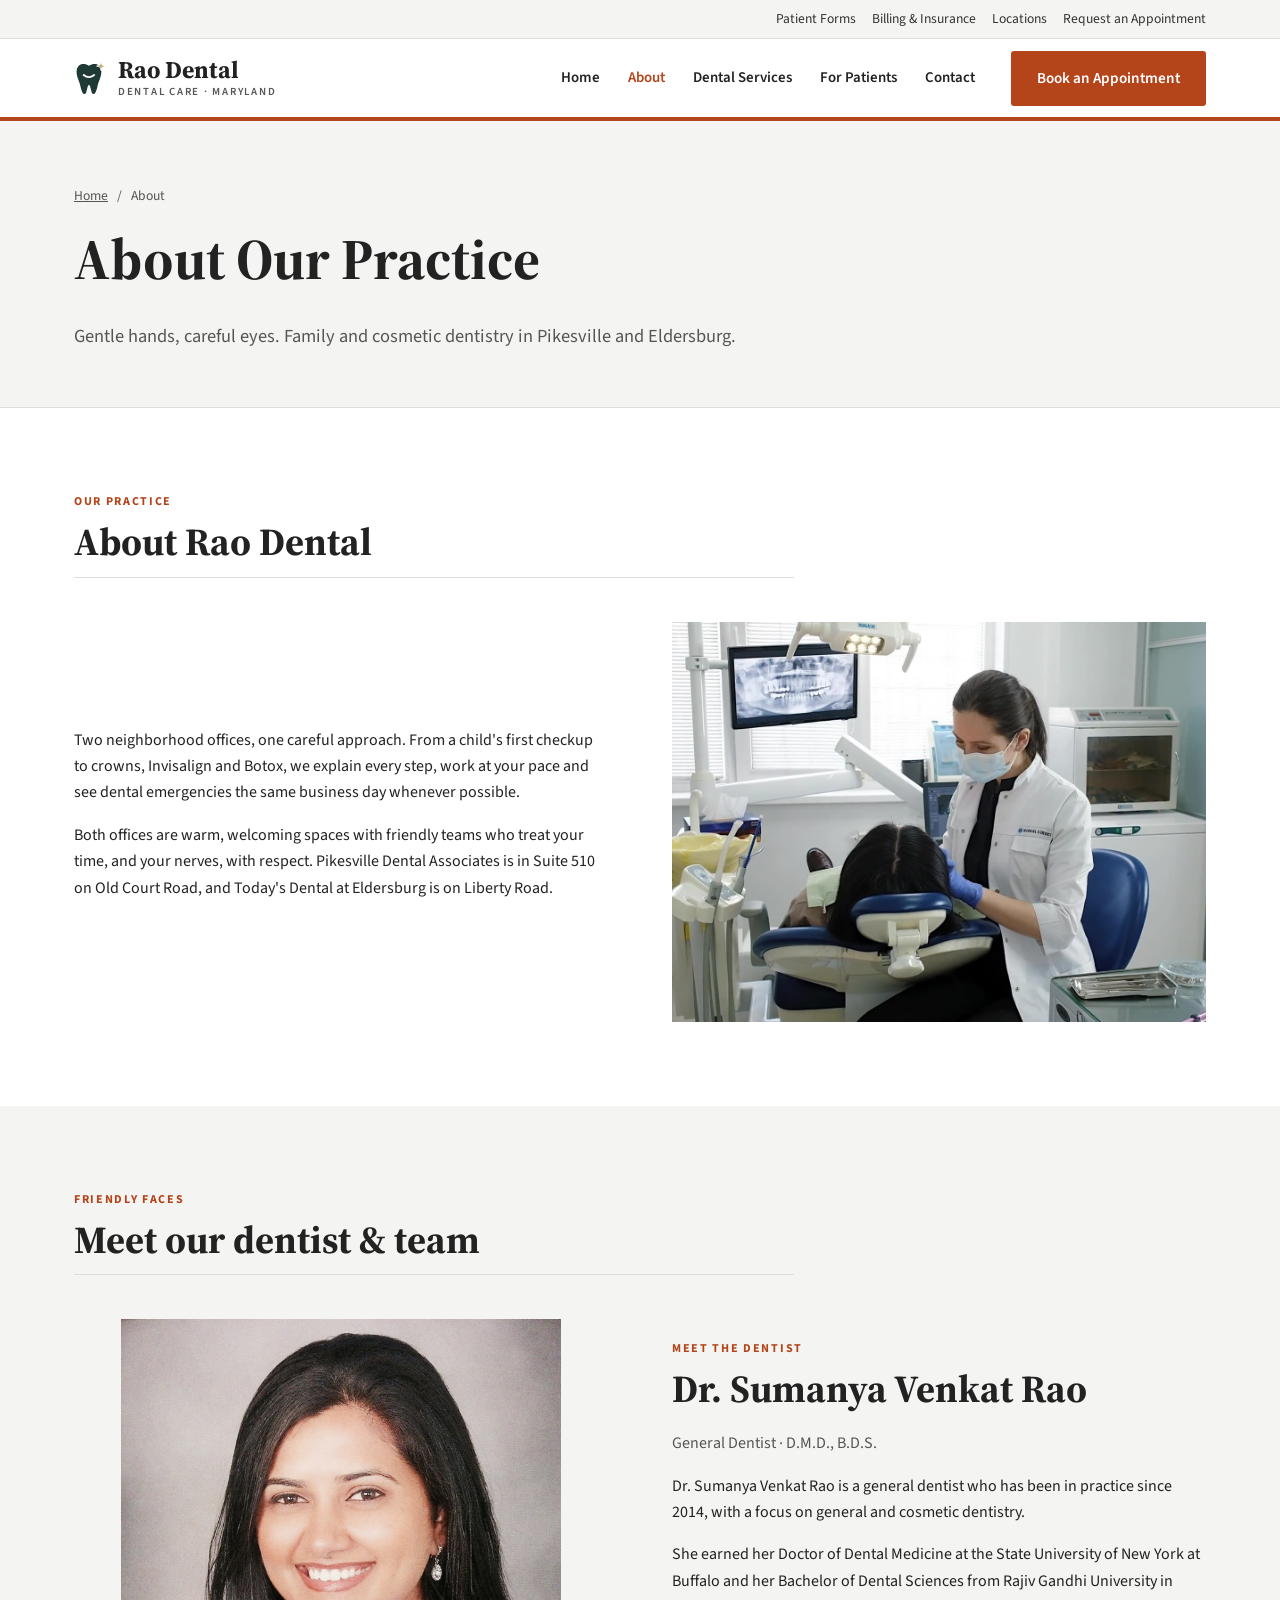
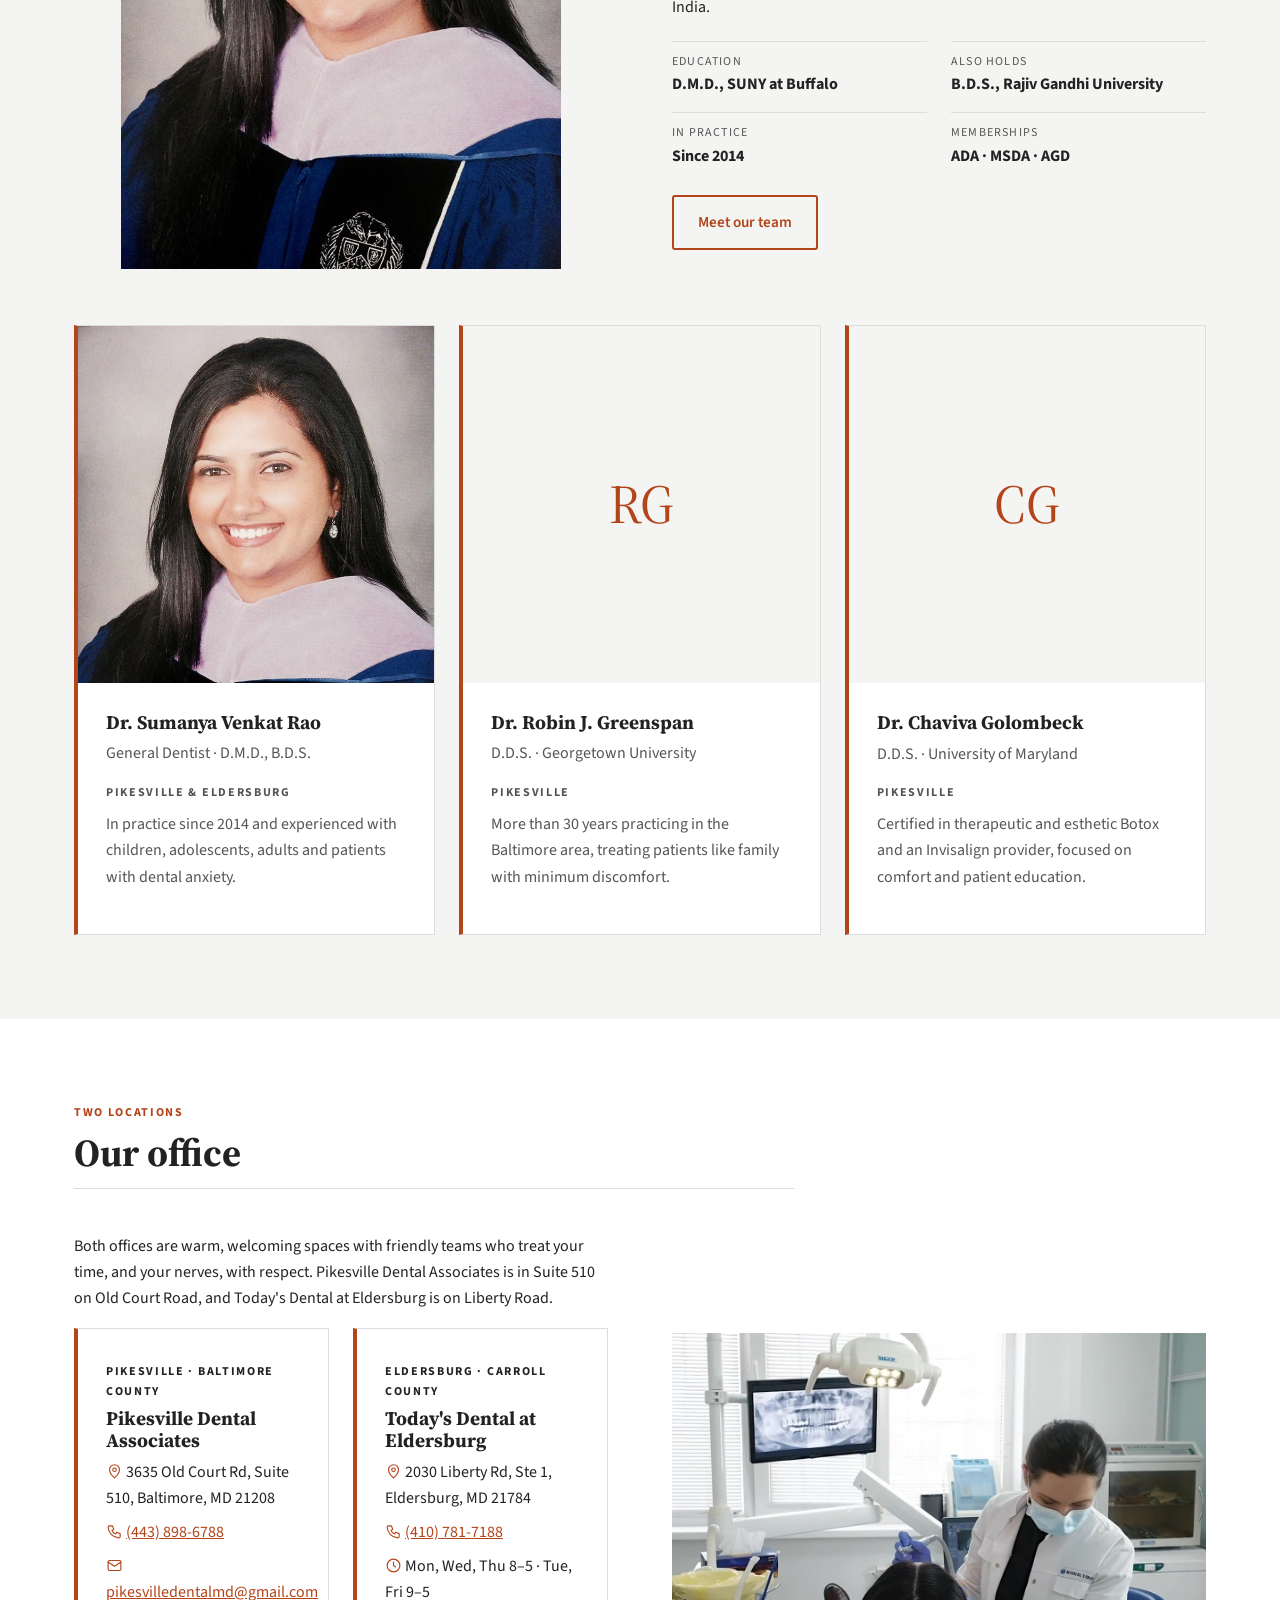
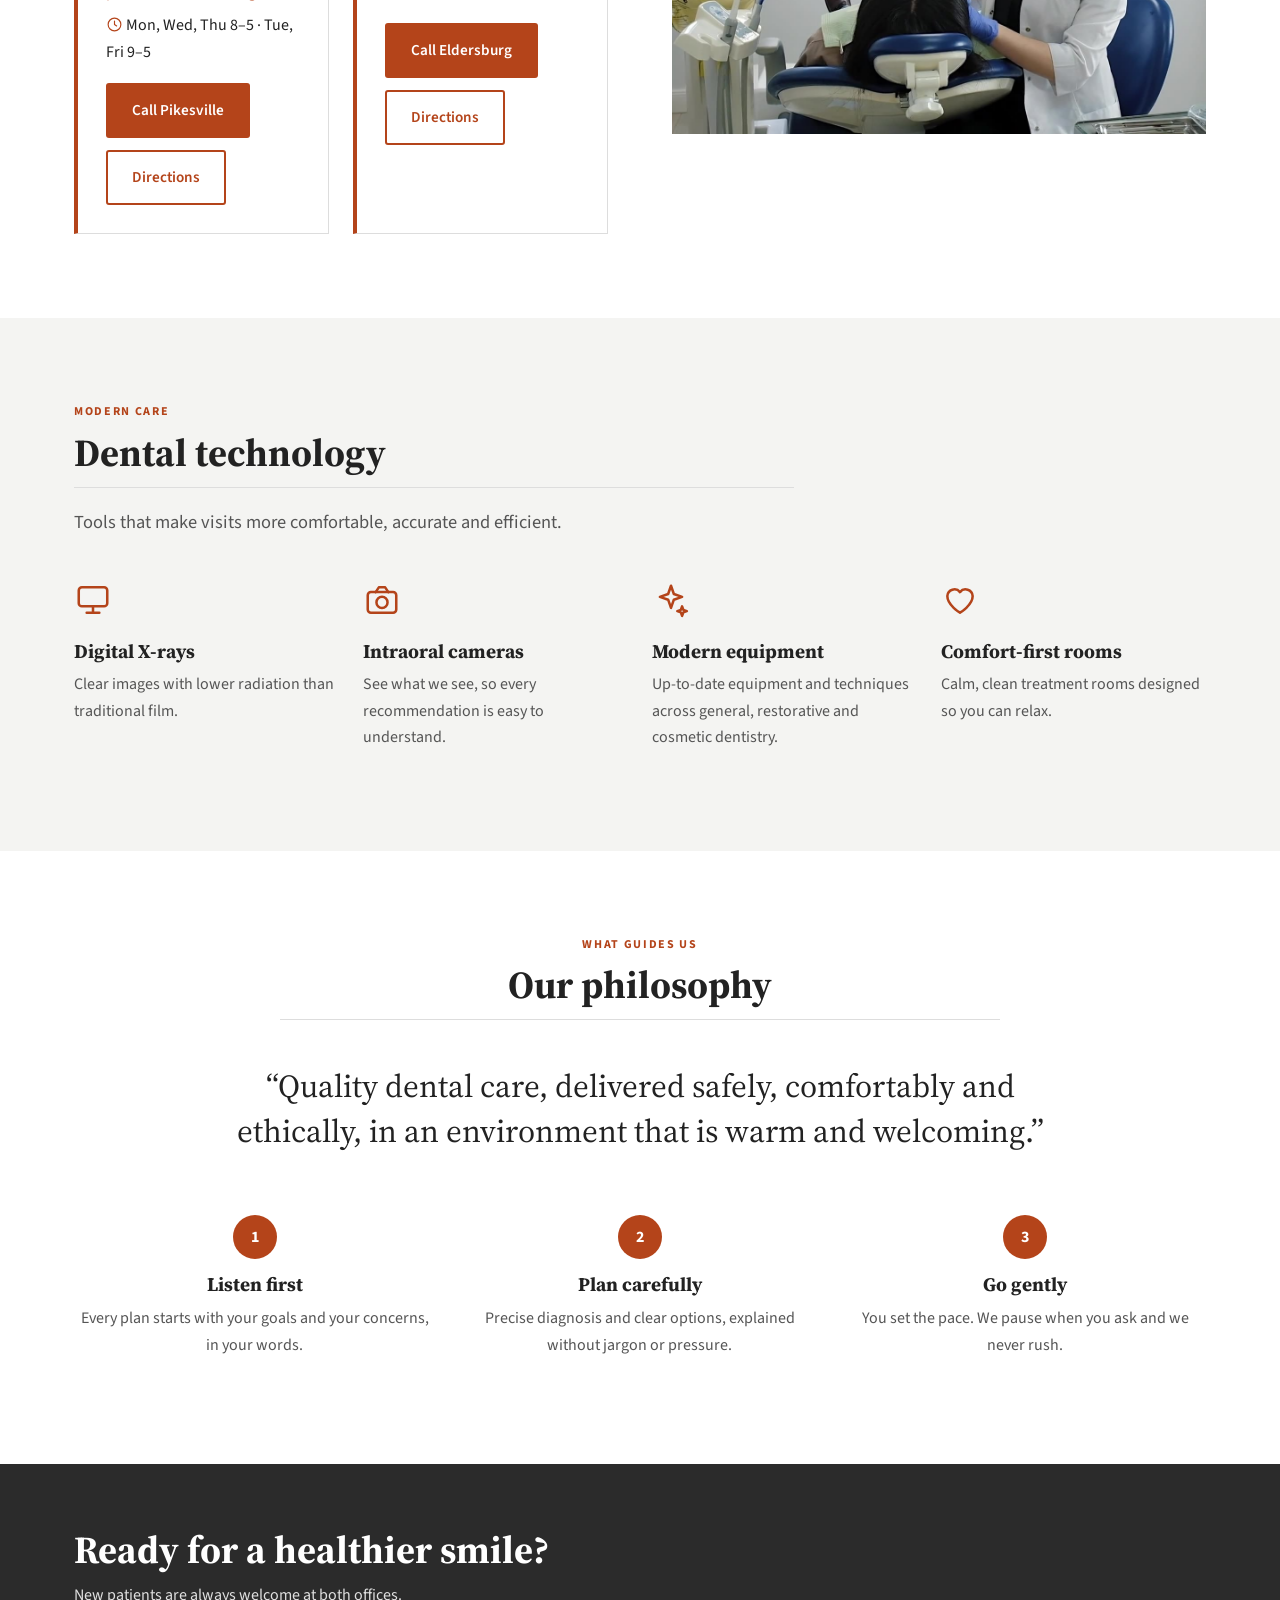
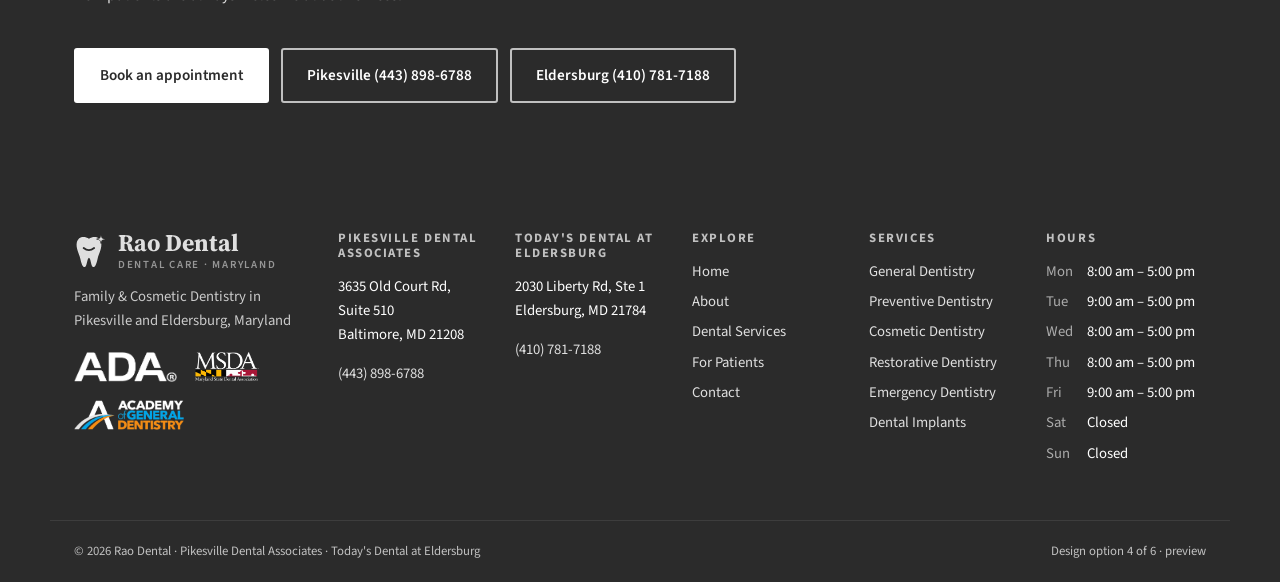
==== about.html @ 1aad3a50 "Rao Dental design option 4: original layout with full sitemap Co-Authored-By: Claude Opus 5.5 <norep" ====
<!doctype html><html lang="en"><head><meta charset="utf-8"><meta name="viewport" content="width=device-width,initial-scale=1">
<title>About | Rao Dental</title><meta name="description" content="Family &amp; Cosmetic Dentistry in Pikesville and Eldersburg, Maryland"><meta name="robots" content="noindex">
<link rel="icon" href="img/rao-favicon.svg"><link rel="preconnect" href="https://fonts.googleapis.com"><link rel="preconnect" href="https://fonts.gstatic.com" crossorigin>
<link href="https://fonts.googleapis.com/css2?family=Source+Sans+3:wght@400;600;700&family=Source+Serif+4:opsz,wght@8..60,600;8..60,700&display=swap" rel="stylesheet"><link rel="stylesheet" href="css/site.css"></head>
<body class="style-4"><a class="skip" href="#main">Skip to content</a><div class="util"><div class="wrap"><span class="util-r"><a href="patients.html#forms">Patient Forms</a><a href="patients.html#insurance">Billing &amp; Insurance</a><a href="contact.html#location">Locations</a><a href="contact.html#appointment">Request an Appointment</a></span></div></div><header class="site-header"><div class="wrap hdr"><a class="logo" href="index.html"><img src="img/rao-logo-mark.svg" alt="" class="logo-mark"><span>Rao Dental<small>Dental Care · Maryland</small></span></a><input type="checkbox" id="nav-t" class="nav-t" aria-label="Menu"><label for="nav-t" class="burger"><svg class="ic" viewBox="0 0 24 24" fill="none" stroke="currentColor" stroke-width="1.6" stroke-linecap="round" stroke-linejoin="round" aria-hidden="true"><path d="M4 7h16M4 12h16M4 17h16"/></svg></label><nav aria-label="Main"><ul class="nav"><li><a href="index.html">Home</a></li><li class="has-sub"><a href="about.html" aria-current="page">About</a><ul class="sub"><li><a href="about.html#practice">About Our Practice</a></li><li><a href="about.html#team">Meet Our Dentist &amp; Team</a></li><li><a href="about.html#office">Our Office</a></li><li><a href="about.html#technology">Dental Technology</a></li><li><a href="about.html#philosophy">Our Philosophy</a></li></ul></li><li class="has-sub"><a href="services.html">Dental Services</a><ul class="sub"><li><a href="services.html#general">General Dentistry</a></li><li><a href="services.html#preventive">Preventive Dentistry</a></li><li><a href="services.html#cosmetic">Cosmetic Dentistry</a></li><li><a href="services.html#restorative">Restorative Dentistry</a></li><li><a href="services.html#emergency">Emergency Dentistry</a></li><li><a href="services.html#implants">Dental Implants</a></li><li><a href="services.html#periodontal">Periodontal Care</a></li><li><a href="services.html#orthodontics">Orthodontics</a></li><li><a href="services.html#sedation">Sedation Dentistry</a></li></ul></li><li class="has-sub"><a href="patients.html">For Patients</a><ul class="sub"><li><a href="patients.html#new-patients">New Patient Information</a></li><li><a href="patients.html#first-visit">Your First Visit</a></li><li><a href="patients.html#forms">Patient Forms</a></li><li><a href="patients.html#insurance">Insurance &amp; Financing</a></li><li><a href="patients.html#payment">Payment Options</a></li><li><a href="patients.html#faq">Patient FAQs</a></li><li><a href="patients.html#post-op">Post-Operative Instructions</a></li></ul></li><li class="has-sub"><a href="contact.html">Contact</a><ul class="sub"><li><a href="contact.html#info">Contact Information</a></li><li><a href="contact.html#hours">Office Hours</a></li><li><a href="contact.html#location">Location &amp; Directions</a></li><li><a href="contact.html#appointment">Request an Appointment</a></li></ul></li></ul></nav><div class="hdr-cta"><a class="btn btn-primary" href="contact.html#appointment">Book an Appointment</a></div></div></header><main id="main"><section class="phero"><div class="wrap"><nav class="crumbs wrap" aria-label="Breadcrumb"><a href="index.html">Home</a> <span>/</span> About</nav><h1>About Our Practice</h1><p>Gentle hands, careful eyes. Family and cosmetic dentistry in Pikesville and Eldersburg.</p></div></section><section class="sec " id="practice"><div class="wrap"><header class="sec-head"><p class="eyebrow">Our practice</p><h2>About Rao Dental</h2></header><div class="split"><div class="split-text"><p>Two neighborhood offices, one careful approach. From a child&#x27;s first checkup to crowns, Invisalign and Botox, we explain every step, work at your pace and see dental emergencies the same business day whenever possible.</p><p>Both offices are warm, welcoming spaces with friendly teams who treat your time, and your nerves, with respect. Pikesville Dental Associates is in Suite 510 on Old Court Road, and Today&#x27;s Dental at Eldersburg is on Liberty Road.</p></div><div class="split-media"><img src="img/frame-13.jpg" alt="Dental care at Rao Dental" loading="lazy"></div></div></div></section><section class="sec alt" id="team"><div class="wrap"><header class="sec-head"><p class="eyebrow">Friendly faces</p><h2>Meet our dentist &amp; team</h2></header><div class="split"><div class="split-media portrait"><img src="img/dr-rao-portrait.jpg" alt="Dr. Sumanya Venkat Rao" loading="lazy"></div><div class="split-text"><p class="eyebrow">Meet the dentist</p><h2>Dr. Sumanya Venkat Rao</h2><p class="muted">General Dentist · D.M.D., B.D.S.</p><p>Dr. Sumanya Venkat Rao is a general dentist who has been in practice since 2014, with a focus on general and cosmetic dentistry.</p><p>She earned her Doctor of Dental Medicine at the State University of New York at Buffalo and her Bachelor of Dental Sciences from Rajiv Gandhi University in India.</p><ul class="facts"><li><span>Education</span><strong>D.M.D., SUNY at Buffalo</strong></li><li><span>Also holds</span><strong>B.D.S., Rajiv Gandhi University</strong></li><li><span>In practice</span><strong>Since 2014</strong></li><li><span>Memberships</span><strong>ADA · MSDA · AGD</strong></li></ul><a class="btn btn-ghost" href="about.html#team">Meet our team</a></div></div><div class="mt-l"></div><div class="grid g3 team"><div class="card member"><img src="img/dr-rao-portrait.jpg" alt="Dr. Sumanya Venkat Rao" loading="lazy"><div class="card-body"><h3>Dr. Sumanya Venkat Rao</h3><p class="muted">General Dentist · D.M.D., B.D.S.</p><p class="eyebrow">Pikesville &amp; Eldersburg</p><p>In practice since 2014 and experienced with children, adolescents, adults and patients with dental anxiety.</p></div></div><div class="card member"><div class="avatar">RG</div><div class="card-body"><h3>Dr. Robin J. Greenspan</h3><p class="muted">D.D.S. · Georgetown University</p><p class="eyebrow">Pikesville</p><p>More than 30 years practicing in the Baltimore area, treating patients like family with minimum discomfort.</p></div></div><div class="card member"><div class="avatar">CG</div><div class="card-body"><h3>Dr. Chaviva Golombeck</h3><p class="muted">D.D.S. · University of Maryland</p><p class="eyebrow">Pikesville</p><p>Certified in therapeutic and esthetic Botox and an Invisalign provider, focused on comfort and patient education.</p></div></div></div></div></section><section class="sec " id="office"><div class="wrap"><header class="sec-head"><p class="eyebrow">Two locations</p><h2>Our office</h2></header><div class="split rev"><div class="split-media"><img src="img/frame-7.jpg" alt="Treatment room" loading="lazy"></div><div class="split-text"><p>Both offices are warm, welcoming spaces with friendly teams who treat your time, and your nerves, with respect. Pikesville Dental Associates is in Suite 510 on Old Court Road, and Today&#x27;s Dental at Eldersburg is on Liberty Road.</p><div class="grid g2 offices"><div class="card office"><div class="card-body"><p class="eyebrow">Pikesville · Baltimore County</p><h3>Pikesville Dental Associates</h3><p><svg class="ic sm" viewBox="0 0 24 24" fill="none" stroke="currentColor" stroke-width="1.6" stroke-linecap="round" stroke-linejoin="round" aria-hidden="true"><path d="M12 21s-7-6.2-7-11.5a7 7 0 0 1 14 0C19 14.8 12 21 12 21z"/><circle cx="12" cy="9.5" r="2.5"/></svg> 3635 Old Court Rd, Suite 510, Baltimore, MD 21208</p><p><svg class="ic sm" viewBox="0 0 24 24" fill="none" stroke="currentColor" stroke-width="1.6" stroke-linecap="round" stroke-linejoin="round" aria-hidden="true"><path d="M5 4h4l2 5-2.5 1.5a11 11 0 0 0 5 5L15 13l5 2v4a2 2 0 0 1-2 2A16 16 0 0 1 3 6a2 2 0 0 1 2-2z"/></svg> <a href="tel:+14438986788">(443) 898-6788</a></p><p><svg class="ic sm" viewBox="0 0 24 24" fill="none" stroke="currentColor" stroke-width="1.6" stroke-linecap="round" stroke-linejoin="round" aria-hidden="true"><rect x="3" y="5" width="18" height="14" rx="2"/><path d="M3 7l9 6 9-6"/></svg> <a href="mailto:pikesvilledentalmd@gmail.com">pikesvilledentalmd@gmail.com</a></p><p><svg class="ic sm" viewBox="0 0 24 24" fill="none" stroke="currentColor" stroke-width="1.6" stroke-linecap="round" stroke-linejoin="round" aria-hidden="true"><circle cx="12" cy="12" r="9"/><path d="M12 7v5l3 2"/></svg> Mon, Wed, Thu 8–5 · Tue, Fri 9–5</p><div class="btn-row"><a class="btn btn-primary" href="tel:+14438986788">Call Pikesville</a><a class="btn btn-ghost" href="https://www.google.com/maps/dir/?api=1&destination=3635+Old+Court+Rd%2C+Suite+510%2C+Baltimore%2C+MD+21208">Directions</a></div></div></div><div class="card office"><div class="card-body"><p class="eyebrow">Eldersburg · Carroll County</p><h3>Today&#x27;s Dental at Eldersburg</h3><p><svg class="ic sm" viewBox="0 0 24 24" fill="none" stroke="currentColor" stroke-width="1.6" stroke-linecap="round" stroke-linejoin="round" aria-hidden="true"><path d="M12 21s-7-6.2-7-11.5a7 7 0 0 1 14 0C19 14.8 12 21 12 21z"/><circle cx="12" cy="9.5" r="2.5"/></svg> 2030 Liberty Rd, Ste 1, Eldersburg, MD 21784</p><p><svg class="ic sm" viewBox="0 0 24 24" fill="none" stroke="currentColor" stroke-width="1.6" stroke-linecap="round" stroke-linejoin="round" aria-hidden="true"><path d="M5 4h4l2 5-2.5 1.5a11 11 0 0 0 5 5L15 13l5 2v4a2 2 0 0 1-2 2A16 16 0 0 1 3 6a2 2 0 0 1 2-2z"/></svg> <a href="tel:+14107817188">(410) 781-7188</a></p><p><svg class="ic sm" viewBox="0 0 24 24" fill="none" stroke="currentColor" stroke-width="1.6" stroke-linecap="round" stroke-linejoin="round" aria-hidden="true"><circle cx="12" cy="12" r="9"/><path d="M12 7v5l3 2"/></svg> Mon, Wed, Thu 8–5 · Tue, Fri 9–5</p><div class="btn-row"><a class="btn btn-primary" href="tel:+14107817188">Call Eldersburg</a><a class="btn btn-ghost" href="https://www.google.com/maps/dir/?api=1&destination=2030+Liberty+Rd%2C+Ste+1%2C+Eldersburg%2C+MD+21784">Directions</a></div></div></div></div></div></div></div></section><section class="sec alt" id="technology"><div class="wrap"><header class="sec-head"><p class="eyebrow">Modern care</p><h2>Dental technology</h2><p class="lead">Tools that make visits more comfortable, accurate and efficient.</p></header><div class="grid g4 tech"><div class="tech-item"><svg class="ic tech-ic" viewBox="0 0 24 24" fill="none" stroke="currentColor" stroke-width="1.6" stroke-linecap="round" stroke-linejoin="round" aria-hidden="true"><rect x="3" y="4" width="18" height="12" rx="2"/><path d="M8 20h8M12 16v4"/></svg><h3>Digital X-rays</h3><p>Clear images with lower radiation than traditional film.</p></div><div class="tech-item"><svg class="ic tech-ic" viewBox="0 0 24 24" fill="none" stroke="currentColor" stroke-width="1.6" stroke-linecap="round" stroke-linejoin="round" aria-hidden="true"><rect x="3" y="7" width="18" height="13" rx="2"/><circle cx="12" cy="13.5" r="3.5"/><path d="M8 7l2-3h4l2 3"/></svg><h3>Intraoral cameras</h3><p>See what we see, so every recommendation is easy to understand.</p></div><div class="tech-item"><svg class="ic tech-ic" viewBox="0 0 24 24" fill="none" stroke="currentColor" stroke-width="1.6" stroke-linecap="round" stroke-linejoin="round" aria-hidden="true"><path d="M12 3l1.8 5.2L19 10l-5.2 1.8L12 17l-1.8-5.2L5 10l5.2-1.8L12 3z"/><path d="M19 16l.8 2.2L22 19l-2.2.8L19 22l-.8-2.2L16 19l2.2-.8z"/></svg><h3>Modern equipment</h3><p>Up-to-date equipment and techniques across general, restorative and cosmetic dentistry.</p></div><div class="tech-item"><svg class="ic tech-ic" viewBox="0 0 24 24" fill="none" stroke="currentColor" stroke-width="1.6" stroke-linecap="round" stroke-linejoin="round" aria-hidden="true"><path d="M12 20s-8-4.7-8-10.5A4.5 4.5 0 0 1 12 7a4.5 4.5 0 0 1 8 2.5C20 15.3 12 20 12 20z"/></svg><h3>Comfort-first rooms</h3><p>Calm, clean treatment rooms designed so you can relax.</p></div></div></div></section><section class="sec " id="philosophy"><div class="wrap"><header class="sec-head center"><p class="eyebrow">What guides us</p><h2>Our philosophy</h2></header><blockquote class="big-quote">“Quality dental care, delivered safely, comfortably and ethically, in an environment that is warm and welcoming.”</blockquote><div class="grid g3 promises"><div class="why-item"><span class="step">1</span><h3>Listen first</h3><p>Every plan starts with your goals and your concerns, in your words.</p></div><div class="why-item"><span class="step">2</span><h3>Plan carefully</h3><p>Precise diagnosis and clear options, explained without jargon or pressure.</p></div><div class="why-item"><span class="step">3</span><h3>Go gently</h3><p>You set the pace. We pause when you ask and we never rush.</p></div></div></div></section><section class="cta-band"><div class="wrap"><div><h2>Ready for a healthier smile?</h2><p>New patients are always welcome at both offices.</p></div><div class="btn-row"><a class="btn btn-light" href="contact.html#appointment">Book an appointment</a><a class="btn btn-outline-light" href="tel:+14438986788">Pikesville (443) 898-6788</a><a class="btn btn-outline-light" href="tel:+14107817188">Eldersburg (410) 781-7188</a></div></div></section></main><footer class="site-footer"><div class="wrap fgrid"><div class="fbrand"><a class="logo" href="index.html"><img src="img/rao-logo-mark.svg" alt="" class="logo-mark"><span>Rao Dental<small>Dental Care · Maryland</small></span></a><p>Family &amp; Cosmetic Dentistry in Pikesville and Eldersburg, Maryland</p><div class="badges"><img src="img/assoc-ada-white.png" alt="ADA member" loading="lazy"><img src="img/assoc-msda-white.png" alt="MSDA member" loading="lazy"><img src="img/assoc-agd-white.png" alt="AGD member" loading="lazy"></div></div><div><h4>Pikesville Dental Associates</h4><p>3635 Old Court Rd, Suite 510<br>Baltimore, MD 21208</p><p><a href="tel:+14438986788">(443) 898-6788</a></p></div><div><h4>Today&#x27;s Dental at Eldersburg</h4><p>2030 Liberty Rd, Ste 1<br>Eldersburg, MD 21784</p><p><a href="tel:+14107817188">(410) 781-7188</a></p></div><div><h4>Explore</h4><ul><li><a href="index.html">Home</a></li><li><a href="about.html">About</a></li><li><a href="services.html">Dental Services</a></li><li><a href="patients.html">For Patients</a></li><li><a href="contact.html">Contact</a></li></ul></div><div><h4>Services</h4><ul><li><a href="services.html#general">General Dentistry</a></li><li><a href="services.html#preventive">Preventive Dentistry</a></li><li><a href="services.html#cosmetic">Cosmetic Dentistry</a></li><li><a href="services.html#restorative">Restorative Dentistry</a></li><li><a href="services.html#emergency">Emergency Dentistry</a></li><li><a href="services.html#implants">Dental Implants</a></li></ul></div><div><h4>Hours</h4><ul class="fh"><li><span>Mon</span> 8:00 am – 5:00 pm</li><li><span>Tue</span> 9:00 am – 5:00 pm</li><li><span>Wed</span> 8:00 am – 5:00 pm</li><li><span>Thu</span> 8:00 am – 5:00 pm</li><li><span>Fri</span> 9:00 am – 5:00 pm</li><li><span>Sat</span> Closed</li><li><span>Sun</span> Closed</li></ul></div></div><div class="wrap fbot"><span>© 2026 Rao Dental · Pikesville Dental Associates · Today's Dental at Eldersburg</span><span>Design option 4 of 6 · preview</span></div></footer></body></html>
---- css/site.css ----
/* Rao Dental design options: shared base. Themes set the variables below. */
:root{--bg:#fff;--bg2:#f5f6f8;--ink:#1d2430;--muted:#5b6574;--line:#e3e6ea;--pri:#1f4e79;--pri-ink:#fff;--acc:#c8a24a;--dark:#14243a;--dark-ink:#fff;
--radius:10px;--btn-radius:6px;--shadow:0 6px 24px rgba(20,30,50,.08);--head:Georgia,serif;--body:system-ui,sans-serif;--wrap:1180px;--hw:600}
*{box-sizing:border-box}html{scroll-behavior:smooth;scroll-padding-top:110px}
body{margin:0;background:var(--bg);color:var(--ink);font:16px/1.65 var(--body);-webkit-font-smoothing:antialiased}
img{max-width:100%;display:block}a{color:var(--pri)}
h1,h2,h3,h4{font-family:var(--head);font-weight:var(--hw);line-height:1.15;margin:0 0 .5em;color:inherit}
h1{font-size:clamp(2.1rem,4.6vw,3.6rem)}h2{font-size:clamp(1.6rem,3vw,2.4rem)}h3{font-size:1.2rem}
p{margin:0 0 1em}.wrap{max-width:var(--wrap);margin:0 auto;padding:0 24px}
.skip{position:absolute;left:-999px}.skip:focus{left:12px;top:12px;background:#fff;padding:8px 12px;z-index:99}
.ic{width:24px;height:24px;flex:none}.ic.sm{width:17px;height:17px;vertical-align:-3px}.ic.big{width:44px;height:44px}
.eyebrow{text-transform:uppercase;letter-spacing:.14em;font-size:.75rem;font-weight:700;color:var(--acc);margin-bottom:.7em}
.lead{font-size:1.15rem;color:var(--muted)}.muted{color:var(--muted)}.fine{font-size:.85rem;color:var(--muted)}
.center{text-align:center}.mt{margin-top:32px}.mt-l{margin-top:56px}
/* buttons */
.btn{display:inline-flex;align-items:center;gap:8px;padding:13px 24px;border-radius:var(--btn-radius);font-weight:600;font-size:.95rem;text-decoration:none;border:2px solid transparent;transition:.2s;cursor:pointer;font-family:var(--body)}
.btn-primary{background:var(--pri);color:var(--pri-ink)}.btn-primary:hover{filter:brightness(1.1);transform:translateY(-1px)}
.btn-ghost{border-color:currentColor;color:var(--pri);background:transparent}.btn-ghost:hover{background:var(--pri);color:var(--pri-ink);border-color:var(--pri)}
.btn-light{background:#fff;color:var(--dark)}.btn-outline-light{border-color:rgba(255,255,255,.7);color:#fff}.btn-outline-light:hover{background:#fff;color:var(--dark)}
.btn-row{display:flex;flex-wrap:wrap;gap:12px;margin-top:8px}.btn-row.center{justify-content:center}
/* utility + header */
.util{background:var(--dark);color:var(--dark-ink);font-size:.85rem}.util .wrap{display:flex;justify-content:space-between;gap:16px;padding-top:8px;padding-bottom:8px;flex-wrap:wrap}
.util a{color:inherit;text-decoration:none;margin-left:16px}.util a:hover{text-decoration:underline}.util-r{display:flex;flex-wrap:wrap;align-items:center}
.site-header{background:var(--bg);border-bottom:1px solid var(--line);position:sticky;top:0;z-index:50}
.hdr{display:flex;align-items:center;gap:24px;min-height:78px}
.logo{display:flex;align-items:center;gap:10px;text-decoration:none;color:var(--ink);font-family:var(--head);font-size:1.5rem;font-weight:var(--hw);line-height:1}
.logo small{display:block;font-family:var(--body);font-size:.68rem;letter-spacing:.16em;text-transform:uppercase;color:var(--muted);margin-top:5px;font-weight:600}
.logo-mark{width:34px;height:34px}
nav{margin-left:auto}.nav{list-style:none;margin:0;padding:0;display:flex;gap:4px}
.nav>li{position:relative}.nav>li>a{display:block;padding:10px 12px;text-decoration:none;color:var(--ink);font-weight:600;font-size:.93rem;border-radius:6px}
.nav>li>a:hover,.nav>li>a[aria-current]{color:var(--pri)}
.sub{list-style:none;margin:0;padding:8px;position:absolute;left:0;top:100%;min-width:250px;background:#fff;border:1px solid var(--line);border-radius:10px;box-shadow:var(--shadow);opacity:0;visibility:hidden;transform:translateY(6px);transition:.18s}
.has-sub:hover .sub,.has-sub:focus-within .sub{opacity:1;visibility:visible;transform:none}
.sub a{display:block;padding:8px 12px;color:var(--ink);text-decoration:none;font-size:.9rem;border-radius:6px}.sub a:hover{background:var(--bg2);color:var(--pri)}
.nav-t{display:none}.burger{display:none;cursor:pointer;color:var(--ink);margin-left:auto}
/* sections */
.sec{padding:84px 0}.sec.alt{background:var(--bg2)}.sec.narrow .wrap{max-width:860px}
.sec-head{max-width:720px;margin-bottom:44px}.sec-head.center{margin-left:auto;margin-right:auto;text-align:center}
.grid{display:grid;gap:24px}.g2{grid-template-columns:repeat(2,1fr)}.g3{grid-template-columns:repeat(3,1fr)}.g4{grid-template-columns:repeat(4,1fr)}.tight{gap:14px 18px}
.card{background:var(--bg);border:1px solid var(--line);border-radius:var(--radius);overflow:hidden;color:inherit;text-decoration:none;display:block}
.card-body{padding:28px}.card h3{margin-bottom:.4em}.card p{color:var(--muted)}
a.card{transition:.2s}a.card:hover{transform:translateY(-3px);box-shadow:var(--shadow)}
.svc .more{font-weight:700;color:var(--pri);font-size:.9rem}.svc-ic{width:40px;height:40px;color:var(--pri);margin-bottom:14px}
.svc .num{display:block;font-family:var(--head);color:var(--acc);font-size:1.1rem;margin-bottom:6px}
.svc-img{aspect-ratio:16/10;background-size:cover;background-position:center}
/* hero */
.hero{position:relative}
.hero-photo{background-size:cover;background-position:center;color:#fff;padding:150px 0 130px}
.hero-photo::before{content:"";position:absolute;inset:0;background:var(--hero-tint,rgba(10,20,40,.55))}.hero-photo .wrap{position:relative}
.hero-photo.center{text-align:center}.hero-photo.center .lead{max-width:680px;margin:0 auto 20px;color:rgba(255,255,255,.9)}.hero-photo.center .btn-row{justify-content:center}
.hero-photo .eyebrow{color:var(--hero-eyebrow,#fff)}.hero-photo h1{max-width:820px}.hero-photo.center h1{margin:0 auto .4em}
.hero-box{max-width:620px}.hero-photo.left .lead{color:rgba(255,255,255,.88)}
.hero-split{padding:72px 0}.hero-img{position:relative}.hero-img img{border-radius:calc(var(--radius) * 1.6);aspect-ratio:4/3.4;object-fit:cover;width:100%}
.float-card{position:absolute;left:-18px;bottom:26px;background:var(--bg);color:var(--ink);padding:14px 18px;border-radius:12px;box-shadow:var(--shadow);display:flex;align-items:center;gap:8px}
.chips{list-style:none;padding:0;margin:26px 0 0;display:flex;flex-wrap:wrap;gap:10px 20px;font-size:.92rem;font-weight:600}.chips .ic{color:var(--pri)}
.hero-text{padding:70px 0 0}.hero-text .lead{max-width:720px}.hero-band{height:380px;background-size:cover;background-position:center 35%;margin-top:56px}
.hero-tc{padding:110px 0 100px;text-align:center}.hero-tc .lead{max-width:700px;margin:0 auto 26px}.hero-tc h1{max-width:900px;margin:0 auto .4em}
/* split */
.split{display:grid;grid-template-columns:1fr 1fr;gap:64px;align-items:center}.split.rev .split-media{order:2}
.split-media img{width:100%;border-radius:var(--radius);aspect-ratio:4/3;object-fit:cover}.split-media.portrait img{aspect-ratio:4/5;max-width:440px;margin:0 auto;object-position:top}
.facts{list-style:none;padding:0;margin:20px 0 26px;display:grid;grid-template-columns:1fr 1fr;gap:14px 24px}
.facts li{border-top:1px solid var(--line);padding-top:10px}.facts span{display:block;font-size:.75rem;text-transform:uppercase;letter-spacing:.1em;color:var(--muted)}
.tick{margin:.5em 0}.tick .ic{color:var(--pri)}
/* blocks */
.why-item{padding:6px}.why-ic,.tech-ic{width:38px;height:38px;color:var(--pri);margin-bottom:12px}.why-item p,.tech-item p{color:var(--muted)}
.quote{padding:30px;display:flex;flex-direction:column}.quote blockquote{margin:12px 0 18px;font-family:var(--head);font-size:1.15rem;line-height:1.5;flex:1}
.quote figcaption span{display:block;font-size:.85rem;color:var(--muted)}.stars{display:flex;gap:2px;color:var(--acc)}.st{width:18px;height:18px;fill:currentColor}
.rating-note{text-align:center;margin-top:28px;color:var(--muted)}.rating-note .st{color:var(--acc);vertical-align:-3px}
.ins{display:grid;grid-template-columns:1.3fr 1fr;gap:48px;align-items:center;background:var(--bg2);border-radius:calc(var(--radius) * 1.4);padding:48px}
.sec.alt .ins{background:var(--bg)}
.ins-list{list-style:none;padding:0;margin:0}.ins-list li{padding:12px 0;border-bottom:1px solid var(--line);font-weight:600}.ins-list .ic{color:var(--pri)}
.faq details{border-bottom:1px solid var(--line);padding:4px 0}.faq summary{cursor:pointer;list-style:none;padding:18px 40px 18px 0;font-weight:700;font-size:1.05rem;position:relative}
.faq summary::-webkit-details-marker{display:none}.faq p{color:var(--muted);padding-right:40px}
.plus{position:absolute;right:6px;top:50%;width:16px;height:16px;transform:translateY(-50%)}.plus::before,.plus::after{content:"";position:absolute;background:var(--pri);left:0;top:7px;width:16px;height:2px;transition:.2s}
.plus::after{transform:rotate(90deg)}details[open] .plus::after{transform:rotate(0)}
.hours{width:100%;border-collapse:collapse;margin:8px 0 12px}.hours th,.hours td{text-align:left;padding:8px 0;border-bottom:1px solid var(--line);font-weight:500}.hours td{text-align:right;color:var(--muted)}
.office p{margin:.45em 0;color:var(--ink)}.office .ic{color:var(--pri)}.office .btn-row{margin-top:18px}
.map{width:100%;height:240px;border:0;display:block;filter:grayscale(.2)}.map.tall{height:340px;border-radius:var(--radius);margin:6px 0 14px}
.steps{list-style:none;padding:0;margin:0;display:grid;grid-template-columns:repeat(3,1fr);gap:28px}
.step{display:inline-grid;place-items:center;width:44px;height:44px;border-radius:50%;background:var(--pri);color:var(--pri-ink);font-weight:700;margin-bottom:14px}
.steps p{color:var(--muted)}
.cta-band{background:var(--dark);color:var(--dark-ink);padding:64px 0}.cta-band .wrap{display:flex;justify-content:space-between;align-items:center;gap:32px;flex-wrap:wrap}
.cta-band p{opacity:.85;margin:0}.cta-band h2{margin-bottom:.25em}
.badges{display:flex;gap:28px;align-items:center;flex-wrap:wrap}.badges img{height:40px;width:auto}
.trust{background:var(--dark);padding:26px 0}.trust .badges{justify-content:center;gap:56px}.trust img{height:48px}
.quick{background:var(--bg2);border-bottom:1px solid var(--line)}.quick .grid{gap:0}
.q{display:flex;gap:14px;align-items:center;padding:26px 20px;text-decoration:none;color:var(--ink);border-right:1px solid var(--line)}.q:last-child{border-right:0}
.q .ic{color:var(--pri);width:30px;height:30px}.q small{display:block;color:var(--muted);font-size:.85rem}.q:hover strong{color:var(--pri)}
.notice{background:var(--acc-soft,#fff6e0);border-top:1px solid var(--line);border-bottom:1px solid var(--line)}
.notice .wrap{display:flex;gap:14px;align-items:center;padding-top:18px;padding-bottom:18px}.notice p{margin:0}.notice a{font-weight:700}.notice .ic{color:var(--acc)}
.intro{max-width:760px;margin:0 auto;text-align:center;font-size:1.1rem}.intro p{color:var(--muted)}
.gallery{display:grid;grid-template-columns:repeat(3,1fr);gap:12px}.gallery img{aspect-ratio:1;object-fit:cover;border-radius:var(--radius)}
/* inner pages */
.phero{background:var(--bg2);padding:64px 0 56px;border-bottom:1px solid var(--line)}.phero p{font-size:1.15rem;color:var(--muted);max-width:680px;margin:0}
.crumbs{padding:0!important;margin-bottom:18px;font-size:.85rem;color:var(--muted)}.crumbs a{color:var(--muted)}.crumbs span{margin:0 6px}
.team .member img,.avatar{aspect-ratio:1;width:100%;object-fit:cover;object-position:top}
.avatar{display:grid;place-items:center;background:var(--bg2);color:var(--pri);font-family:var(--head);font-size:3.4rem}
.big-quote{font-family:var(--head);font-size:clamp(1.4rem,2.6vw,2rem);max-width:860px;margin:0 auto 56px;text-align:center;line-height:1.4}
.promises{text-align:center}
.jump{display:flex;flex-wrap:wrap;gap:10px;margin-bottom:56px}.jump a{padding:9px 16px;border:1px solid var(--line);border-radius:999px;text-decoration:none;color:var(--ink);font-size:.9rem;font-weight:600}.jump a:hover{border-color:var(--pri);color:var(--pri)}
.svc-row{display:grid;grid-template-columns:1fr 1.15fr;gap:56px;align-items:center;padding:44px 0;border-top:1px solid var(--line)}.svc-row.rev .svc-row-media{order:2}
.svc-row-media{aspect-ratio:16/10;border-radius:var(--radius);background-size:cover;background-position:center;position:relative;display:grid;place-items:center;overflow:hidden}
.svc-row-media::before{content:"";position:absolute;inset:0;background:var(--svc-tint,rgba(15,30,55,.45))}.svc-row-media .ic{position:relative;color:#fff;width:64px;height:64px}
.checks{list-style:none;padding:0;margin:14px 0 22px}.checks li{padding:5px 0}.checks .ic{color:var(--pri)}.checks.cols{columns:2;gap:32px}
.form label{display:block;font-weight:600;font-size:.88rem;margin-bottom:14px}
.form input,.form select,.form textarea{display:block;width:100%;margin-top:6px;padding:12px 14px;border:1px solid var(--line);border-radius:var(--btn-radius);font:inherit;background:var(--bg);color:var(--ink)}
.form .ok{background:var(--bg2);padding:12px;border-radius:8px;margin-top:14px}
.form-card .ic{color:var(--pri);margin-bottom:12px}
/* footer */
.site-footer{background:var(--dark);color:var(--dark-ink);padding:64px 0 0;font-size:.92rem}
.site-footer a{color:inherit;opacity:.85;text-decoration:none}.site-footer a:hover{opacity:1;text-decoration:underline}
.fgrid{display:grid;grid-template-columns:1.6fr 1fr 1fr 1fr 1fr 1.1fr;gap:32px}.site-footer h4{font-family:var(--body);font-size:.8rem;text-transform:uppercase;letter-spacing:.12em;margin-bottom:14px;opacity:.7}
.site-footer ul{list-style:none;margin:0;padding:0}.site-footer li{margin:6px 0}.site-footer .logo{color:#fff;margin-bottom:14px}.site-footer .logo small{color:rgba(255,255,255,.6)}
.site-footer .logo-mark{filter:brightness(0) invert(1)}.fbrand p{opacity:.75}.fbrand .badges{gap:18px;margin-top:18px}.fbrand .badges img{height:30px}
.fh span{display:inline-block;width:38px;opacity:.6}.fbot{display:flex;justify-content:space-between;gap:16px;flex-wrap:wrap;border-top:1px solid rgba(255,255,255,.12);margin-top:48px;padding-top:20px;padding-bottom:20px;font-size:.8rem;opacity:.7}
.sticky-bar{display:none}
/* responsive */
@media (max-width:1080px){.hdr-cta{display:none}.fgrid{grid-template-columns:1fr 1fr 1fr}.fbrand{grid-column:1/-1}.g4{grid-template-columns:repeat(2,1fr)}.q:nth-child(2){border-right:0}}
@media (max-width:900px){
 .burger{display:block}nav{display:none;position:absolute;left:0;right:0;top:100%;background:var(--bg);border-bottom:1px solid var(--line);box-shadow:var(--shadow);max-height:75vh;overflow:auto}
 .nav-t:checked~nav{display:block}.nav{flex-direction:column;padding:12px 24px}.sub{position:static;opacity:1;visibility:visible;transform:none;box-shadow:none;border:0;padding:0 0 8px 12px;min-width:0}
 .g2,.g3,.split,.svc-row,.ins,.steps{grid-template-columns:1fr}.split{gap:36px}.split.rev .split-media,.svc-row.rev .svc-row-media{order:0}
 .sec{padding:60px 0}.ins{padding:30px}.gallery{grid-template-columns:repeat(2,1fr)}.util .wrap{justify-content:center}.util .wrap>span:first-child{display:none}
 .float-card{left:12px}.hero-photo{padding:110px 0 90px}
 .sticky-bar{display:flex;position:fixed;left:12px;right:12px;bottom:12px;z-index:60;gap:10px}.sticky-bar a{flex:1;text-align:center;padding:14px;border-radius:999px;background:var(--dark);color:#fff;text-decoration:none;font-weight:700}
 .sticky-bar a.primary{background:var(--pri);color:var(--pri-ink)}body:has(.sticky-bar){padding-bottom:76px}
}
@media (max-width:560px){.g4,.fgrid{grid-template-columns:1fr}.q{border-right:0;border-bottom:1px solid var(--line)}.checks.cols{columns:1}.facts{grid-template-columns:1fr}}
.nav>li>a{white-space:nowrap}.btn{white-space:nowrap}

/* ---- theme ---- */

:root{--bg:#fff;--bg2:#f4f4f2;--ink:#222;--muted:#555;--line:#ddd;--pri:#b4441a;--acc:#b4441a;--dark:#2b2b2b;
--head:'Source Serif 4',Georgia,serif;--body:'Source Sans 3',system-ui,sans-serif;--hw:700;--radius:0;--btn-radius:3px}
.util{background:#f4f4f2;color:#333;border-bottom:1px solid var(--line)}.util .wrap{justify-content:flex-end}
.site-header{border-bottom:4px solid var(--pri)}.card{border-radius:0;border-left:4px solid var(--pri)}a.card:hover{transform:none}
.svc-ic{color:var(--pri)}.eyebrow{color:var(--pri)}.sec-head h2{border-bottom:1px solid var(--line);padding-bottom:12px}
.hero-text{background:#fff}.ins{border-radius:0;border-left:6px solid var(--pri)}
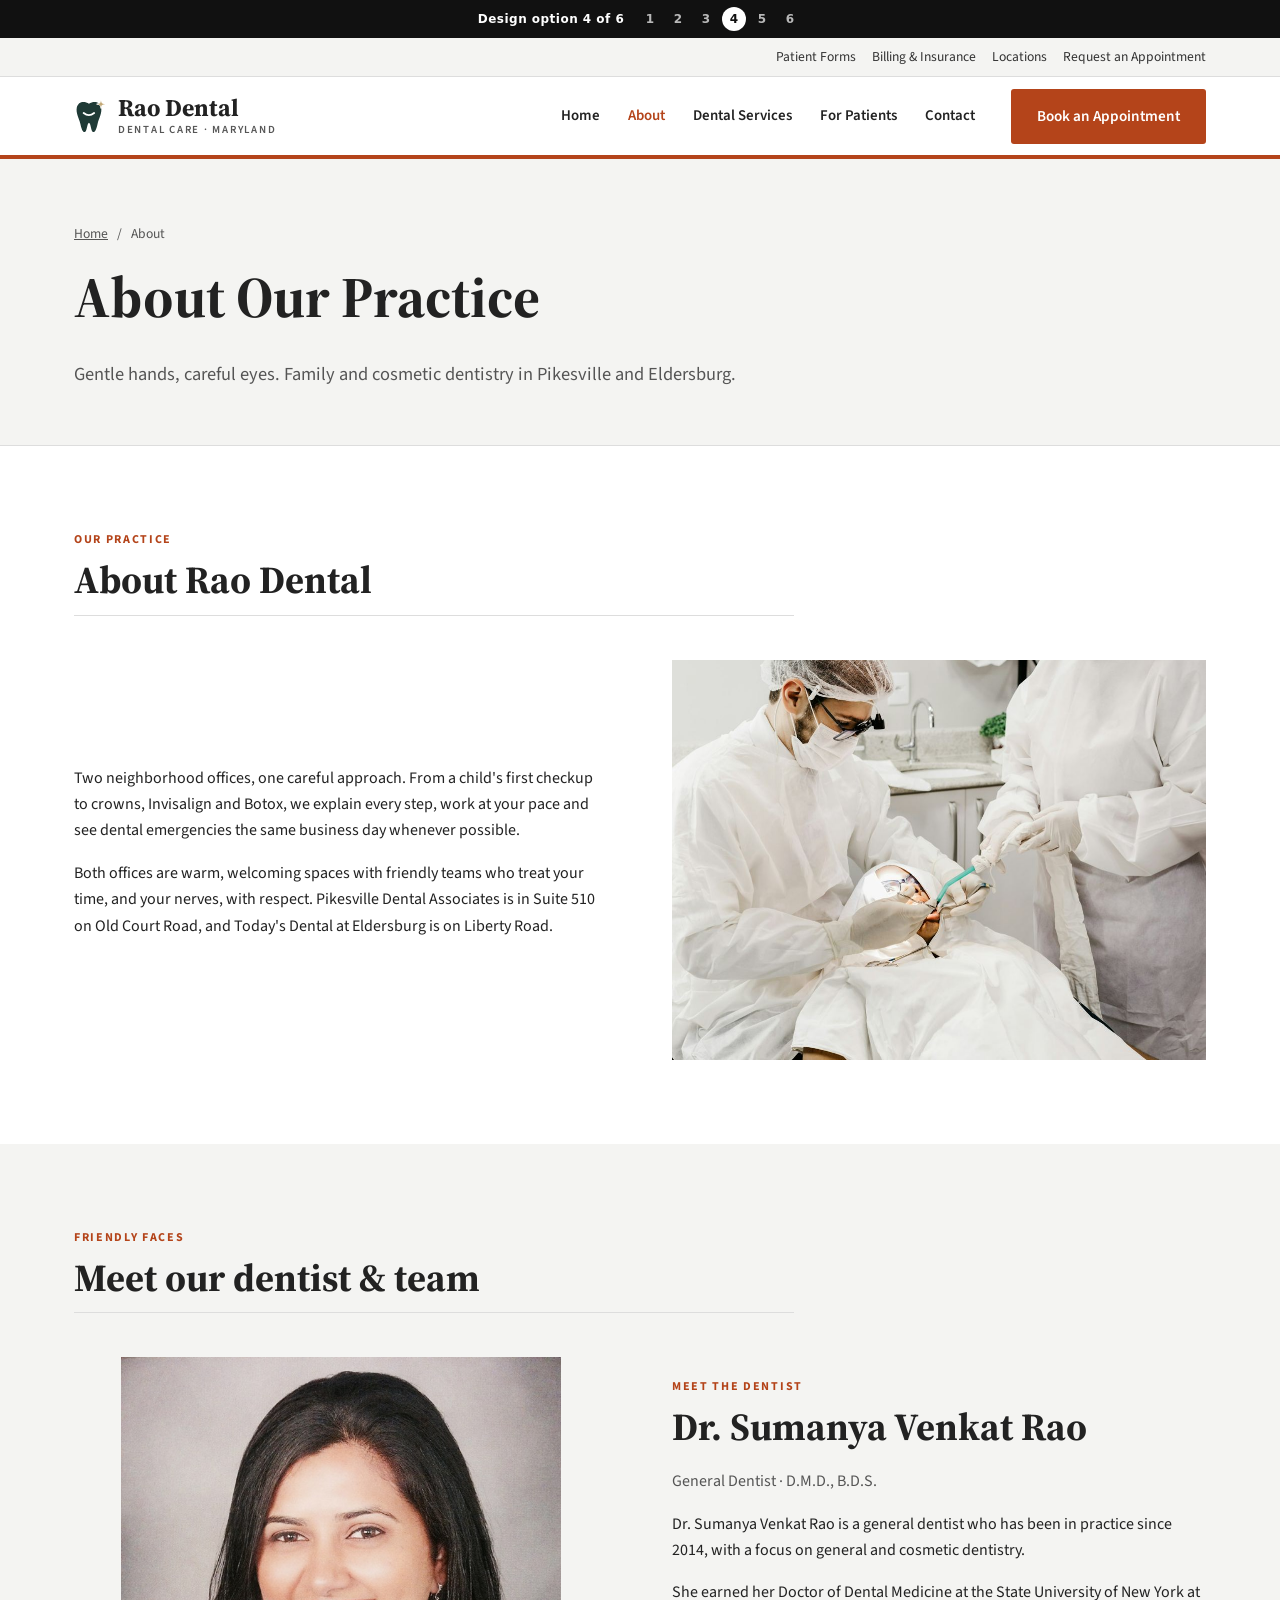
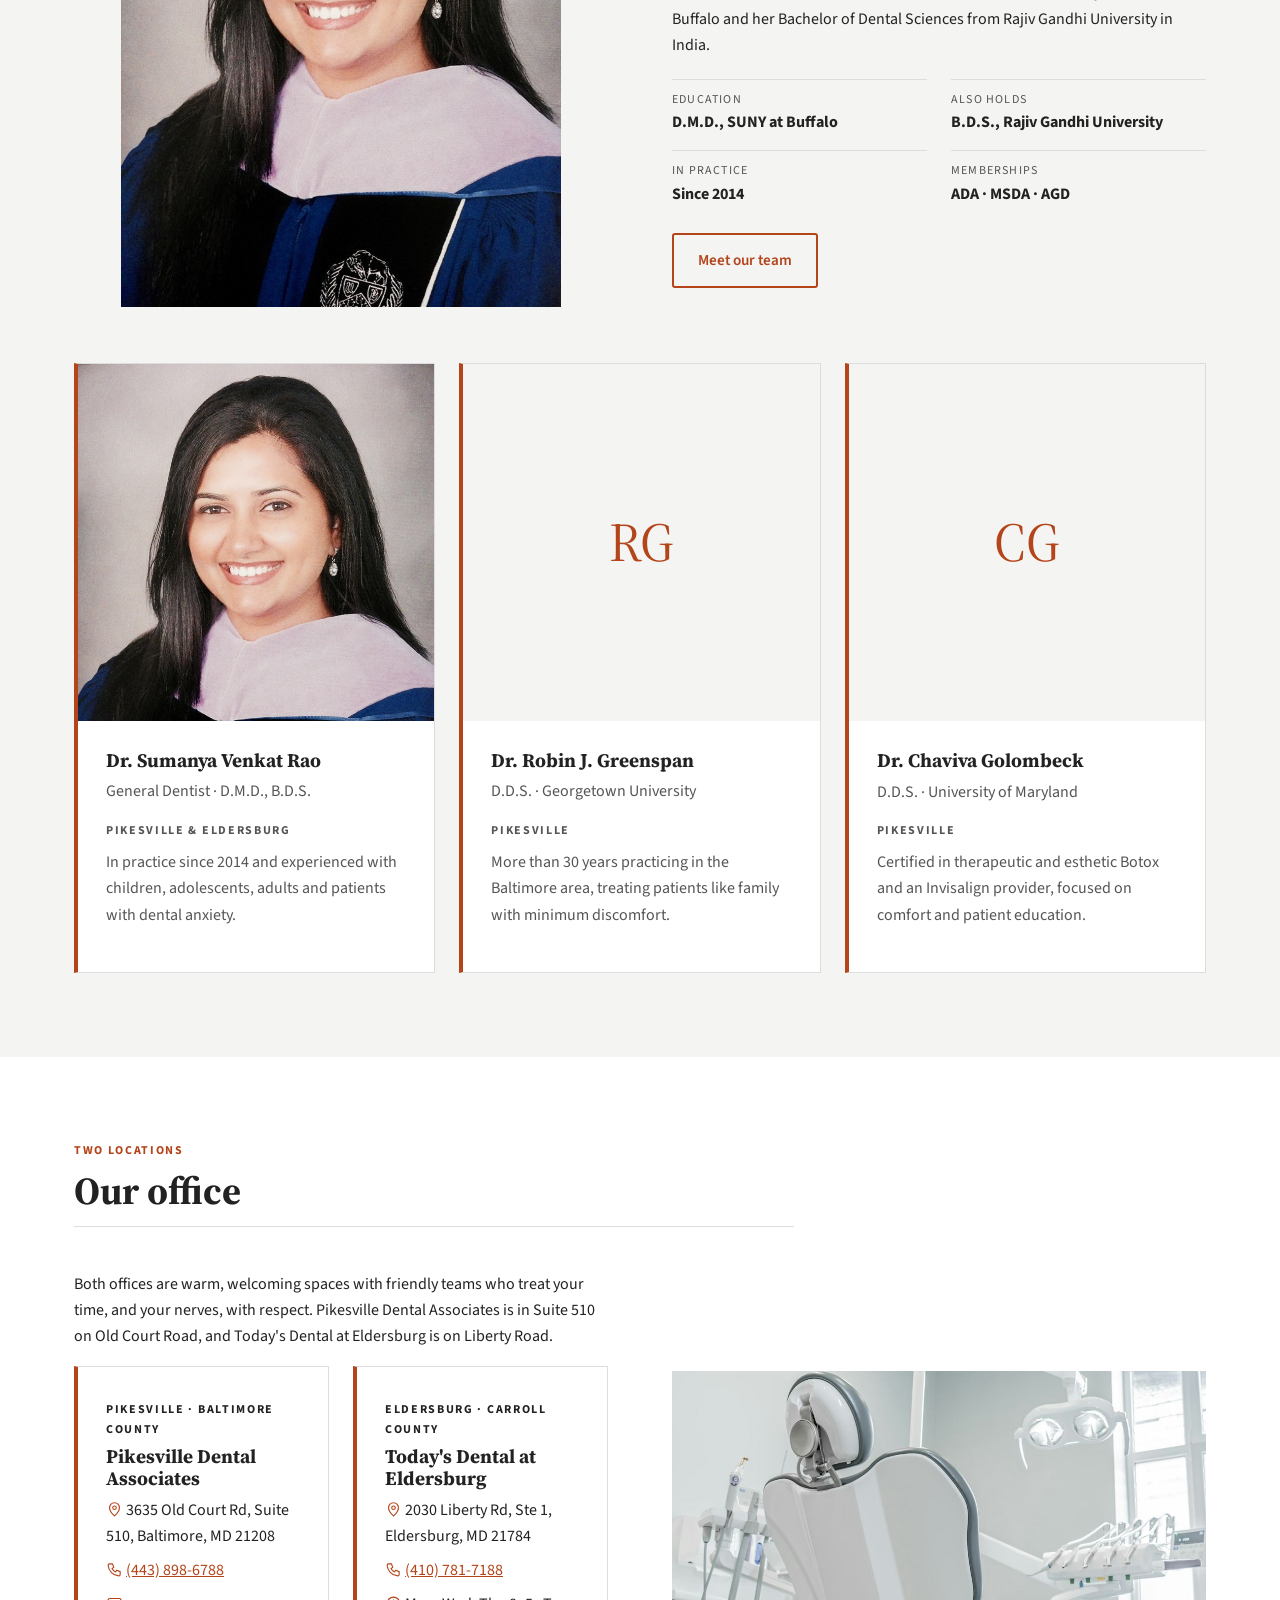
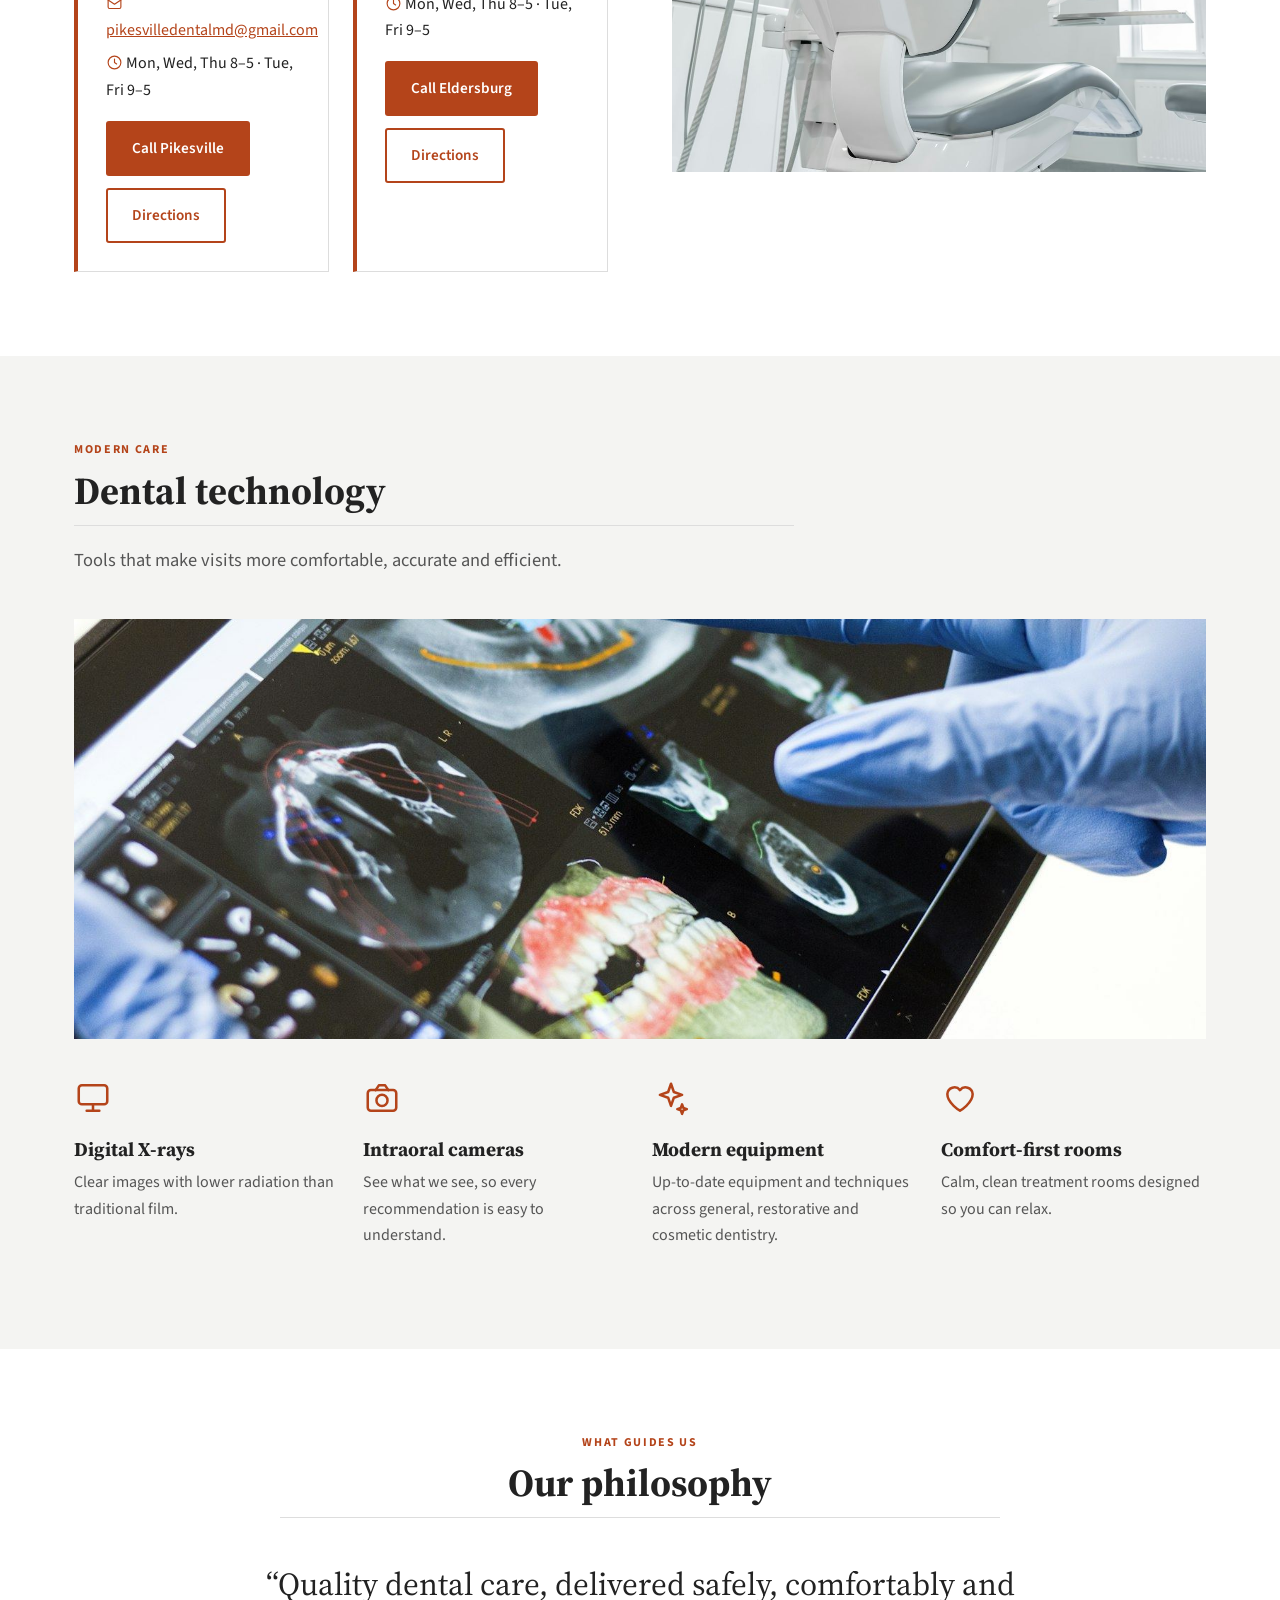
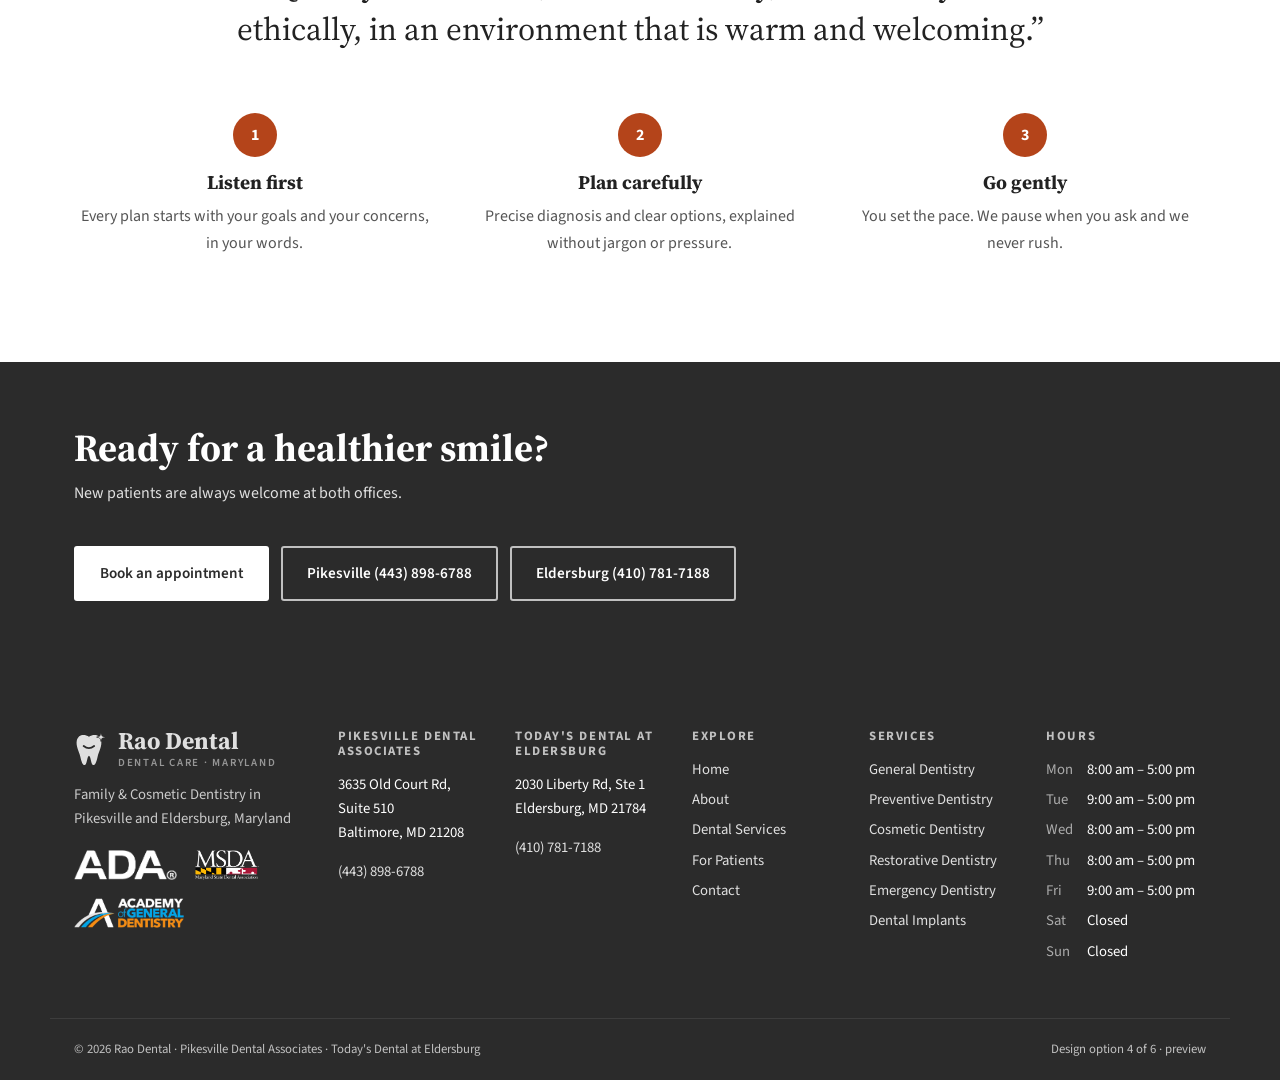
==== commit 35b68ebe: "Polish: free Unsplash photos, per-service images, option switcher, form request buttons Co-Authored-" ====
--- a/about.html
+++ b/about.html
@@ -2,4 +2,4 @@
 <title>About | Rao Dental</title><meta name="description" content="Family &amp; Cosmetic Dentistry in Pikesville and Eldersburg, Maryland"><meta name="robots" content="noindex">
 <link rel="icon" href="img/rao-favicon.svg"><link rel="preconnect" href="https://fonts.googleapis.com"><link rel="preconnect" href="https://fonts.gstatic.com" crossorigin>
 <link href="https://fonts.googleapis.com/css2?family=Source+Sans+3:wght@400;600;700&family=Source+Serif+4:opsz,wght@8..60,600;8..60,700&display=swap" rel="stylesheet"><link rel="stylesheet" href="css/site.css"></head>
-<body class="style-4"><a class="skip" href="#main">Skip to content</a><div class="util"><div class="wrap"><span class="util-r"><a href="patients.html#forms">Patient Forms</a><a href="patients.html#insurance">Billing &amp; Insurance</a><a href="contact.html#location">Locations</a><a href="contact.html#appointment">Request an Appointment</a></span></div></div><header class="site-header"><div class="wrap hdr"><a class="logo" href="index.html"><img src="img/rao-logo-mark.svg" alt="" class="logo-mark"><span>Rao Dental<small>Dental Care · Maryland</small></span></a><input type="checkbox" id="nav-t" class="nav-t" aria-label="Menu"><label for="nav-t" class="burger"><svg class="ic" viewBox="0 0 24 24" fill="none" stroke="currentColor" stroke-width="1.6" stroke-linecap="round" stroke-linejoin="round" aria-hidden="true"><path d="M4 7h16M4 12h16M4 17h16"/></svg></label><nav aria-label="Main"><ul class="nav"><li><a href="index.html">Home</a></li><li class="has-sub"><a href="about.html" aria-current="page">About</a><ul class="sub"><li><a href="about.html#practice">About Our Practice</a></li><li><a href="about.html#team">Meet Our Dentist &amp; Team</a></li><li><a href="about.html#office">Our Office</a></li><li><a href="about.html#technology">Dental Technology</a></li><li><a href="about.html#philosophy">Our Philosophy</a></li></ul></li><li class="has-sub"><a href="services.html">Dental Services</a><ul class="sub"><li><a href="services.html#general">General Dentistry</a></li><li><a href="services.html#preventive">Preventive Dentistry</a></li><li><a href="services.html#cosmetic">Cosmetic Dentistry</a></li><li><a href="services.html#restorative">Restorative Dentistry</a></li><li><a href="services.html#emergency">Emergency Dentistry</a></li><li><a href="services.html#implants">Dental Implants</a></li><li><a href="services.html#periodontal">Periodontal Care</a></li><li><a href="services.html#orthodontics">Orthodontics</a></li><li><a href="services.html#sedation">Sedation Dentistry</a></li></ul></li><li class="has-sub"><a href="patients.html">For Patients</a><ul class="sub"><li><a href="patients.html#new-patients">New Patient Information</a></li><li><a href="patients.html#first-visit">Your First Visit</a></li><li><a href="patients.html#forms">Patient Forms</a></li><li><a href="patients.html#insurance">Insurance &amp; Financing</a></li><li><a href="patients.html#payment">Payment Options</a></li><li><a href="patients.html#faq">Patient FAQs</a></li><li><a href="patients.html#post-op">Post-Operative Instructions</a></li></ul></li><li class="has-sub"><a href="contact.html">Contact</a><ul class="sub"><li><a href="contact.html#info">Contact Information</a></li><li><a href="contact.html#hours">Office Hours</a></li><li><a href="contact.html#location">Location &amp; Directions</a></li><li><a href="contact.html#appointment">Request an Appointment</a></li></ul></li></ul></nav><div class="hdr-cta"><a class="btn btn-primary" href="contact.html#appointment">Book an Appointment</a></div></div></header><main id="main"><section class="phero"><div class="wrap"><nav class="crumbs wrap" aria-label="Breadcrumb"><a href="index.html">Home</a> <span>/</span> About</nav><h1>About Our Practice</h1><p>Gentle hands, careful eyes. Family and cosmetic dentistry in Pikesville and Eldersburg.</p></div></section><section class="sec " id="practice"><div class="wrap"><header class="sec-head"><p class="eyebrow">Our practice</p><h2>About Rao Dental</h2></header><div class="split"><div class="split-text"><p>Two neighborhood offices, one careful approach. From a child&#x27;s first checkup to crowns, Invisalign and Botox, we explain every step, work at your pace and see dental emergencies the same business day whenever possible.</p><p>Both offices are warm, welcoming spaces with friendly teams who treat your time, and your nerves, with respect. Pikesville Dental Associates is in Suite 510 on Old Court Road, and Today&#x27;s Dental at Eldersburg is on Liberty Road.</p></div><div class="split-media"><img src="img/frame-13.jpg" alt="Dental care at Rao Dental" loading="lazy"></div></div></div></section><section class="sec alt" id="team"><div class="wrap"><header class="sec-head"><p class="eyebrow">Friendly faces</p><h2>Meet our dentist &amp; team</h2></header><div class="split"><div class="split-media portrait"><img src="img/dr-rao-portrait.jpg" alt="Dr. Sumanya Venkat Rao" loading="lazy"></div><div class="split-text"><p class="eyebrow">Meet the dentist</p><h2>Dr. Sumanya Venkat Rao</h2><p class="muted">General Dentist · D.M.D., B.D.S.</p><p>Dr. Sumanya Venkat Rao is a general dentist who has been in practice since 2014, with a focus on general and cosmetic dentistry.</p><p>She earned her Doctor of Dental Medicine at the State University of New York at Buffalo and her Bachelor of Dental Sciences from Rajiv Gandhi University in India.</p><ul class="facts"><li><span>Education</span><strong>D.M.D., SUNY at Buffalo</strong></li><li><span>Also holds</span><strong>B.D.S., Rajiv Gandhi University</strong></li><li><span>In practice</span><strong>Since 2014</strong></li><li><span>Memberships</span><strong>ADA · MSDA · AGD</strong></li></ul><a class="btn btn-ghost" href="about.html#team">Meet our team</a></div></div><div class="mt-l"></div><div class="grid g3 team"><div class="card member"><img src="img/dr-rao-portrait.jpg" alt="Dr. Sumanya Venkat Rao" loading="lazy"><div class="card-body"><h3>Dr. Sumanya Venkat Rao</h3><p class="muted">General Dentist · D.M.D., B.D.S.</p><p class="eyebrow">Pikesville &amp; Eldersburg</p><p>In practice since 2014 and experienced with children, adolescents, adults and patients with dental anxiety.</p></div></div><div class="card member"><div class="avatar">RG</div><div class="card-body"><h3>Dr. Robin J. Greenspan</h3><p class="muted">D.D.S. · Georgetown University</p><p class="eyebrow">Pikesville</p><p>More than 30 years practicing in the Baltimore area, treating patients like family with minimum discomfort.</p></div></div><div class="card member"><div class="avatar">CG</div><div class="card-body"><h3>Dr. Chaviva Golombeck</h3><p class="muted">D.D.S. · University of Maryland</p><p class="eyebrow">Pikesville</p><p>Certified in therapeutic and esthetic Botox and an Invisalign provider, focused on comfort and patient education.</p></div></div></div></div></section><section class="sec " id="office"><div class="wrap"><header class="sec-head"><p class="eyebrow">Two locations</p><h2>Our office</h2></header><div class="split rev"><div class="split-media"><img src="img/frame-7.jpg" alt="Treatment room" loading="lazy"></div><div class="split-text"><p>Both offices are warm, welcoming spaces with friendly teams who treat your time, and your nerves, with respect. Pikesville Dental Associates is in Suite 510 on Old Court Road, and Today&#x27;s Dental at Eldersburg is on Liberty Road.</p><div class="grid g2 offices"><div class="card office"><div class="card-body"><p class="eyebrow">Pikesville · Baltimore County</p><h3>Pikesville Dental Associates</h3><p><svg class="ic sm" viewBox="0 0 24 24" fill="none" stroke="currentColor" stroke-width="1.6" stroke-linecap="round" stroke-linejoin="round" aria-hidden="true"><path d="M12 21s-7-6.2-7-11.5a7 7 0 0 1 14 0C19 14.8 12 21 12 21z"/><circle cx="12" cy="9.5" r="2.5"/></svg> 3635 Old Court Rd, Suite 510, Baltimore, MD 21208</p><p><svg class="ic sm" viewBox="0 0 24 24" fill="none" stroke="currentColor" stroke-width="1.6" stroke-linecap="round" stroke-linejoin="round" aria-hidden="true"><path d="M5 4h4l2 5-2.5 1.5a11 11 0 0 0 5 5L15 13l5 2v4a2 2 0 0 1-2 2A16 16 0 0 1 3 6a2 2 0 0 1 2-2z"/></svg> <a href="tel:+14438986788">(443) 898-6788</a></p><p><svg class="ic sm" viewBox="0 0 24 24" fill="none" stroke="currentColor" stroke-width="1.6" stroke-linecap="round" stroke-linejoin="round" aria-hidden="true"><rect x="3" y="5" width="18" height="14" rx="2"/><path d="M3 7l9 6 9-6"/></svg> <a href="mailto:pikesvilledentalmd@gmail.com">pikesvilledentalmd@gmail.com</a></p><p><svg class="ic sm" viewBox="0 0 24 24" fill="none" stroke="currentColor" stroke-width="1.6" stroke-linecap="round" stroke-linejoin="round" aria-hidden="true"><circle cx="12" cy="12" r="9"/><path d="M12 7v5l3 2"/></svg> Mon, Wed, Thu 8–5 · Tue, Fri 9–5</p><div class="btn-row"><a class="btn btn-primary" href="tel:+14438986788">Call Pikesville</a><a class="btn btn-ghost" href="https://www.google.com/maps/dir/?api=1&destination=3635+Old+Court+Rd%2C+Suite+510%2C+Baltimore%2C+MD+21208">Directions</a></div></div></div><div class="card office"><div class="card-body"><p class="eyebrow">Eldersburg · Carroll County</p><h3>Today&#x27;s Dental at Eldersburg</h3><p><svg class="ic sm" viewBox="0 0 24 24" fill="none" stroke="currentColor" stroke-width="1.6" stroke-linecap="round" stroke-linejoin="round" aria-hidden="true"><path d="M12 21s-7-6.2-7-11.5a7 7 0 0 1 14 0C19 14.8 12 21 12 21z"/><circle cx="12" cy="9.5" r="2.5"/></svg> 2030 Liberty Rd, Ste 1, Eldersburg, MD 21784</p><p><svg class="ic sm" viewBox="0 0 24 24" fill="none" stroke="currentColor" stroke-width="1.6" stroke-linecap="round" stroke-linejoin="round" aria-hidden="true"><path d="M5 4h4l2 5-2.5 1.5a11 11 0 0 0 5 5L15 13l5 2v4a2 2 0 0 1-2 2A16 16 0 0 1 3 6a2 2 0 0 1 2-2z"/></svg> <a href="tel:+14107817188">(410) 781-7188</a></p><p><svg class="ic sm" viewBox="0 0 24 24" fill="none" stroke="currentColor" stroke-width="1.6" stroke-linecap="round" stroke-linejoin="round" aria-hidden="true"><circle cx="12" cy="12" r="9"/><path d="M12 7v5l3 2"/></svg> Mon, Wed, Thu 8–5 · Tue, Fri 9–5</p><div class="btn-row"><a class="btn btn-primary" href="tel:+14107817188">Call Eldersburg</a><a class="btn btn-ghost" href="https://www.google.com/maps/dir/?api=1&destination=2030+Liberty+Rd%2C+Ste+1%2C+Eldersburg%2C+MD+21784">Directions</a></div></div></div></div></div></div></div></section><section class="sec alt" id="technology"><div class="wrap"><header class="sec-head"><p class="eyebrow">Modern care</p><h2>Dental technology</h2><p class="lead">Tools that make visits more comfortable, accurate and efficient.</p></header><div class="grid g4 tech"><div class="tech-item"><svg class="ic tech-ic" viewBox="0 0 24 24" fill="none" stroke="currentColor" stroke-width="1.6" stroke-linecap="round" stroke-linejoin="round" aria-hidden="true"><rect x="3" y="4" width="18" height="12" rx="2"/><path d="M8 20h8M12 16v4"/></svg><h3>Digital X-rays</h3><p>Clear images with lower radiation than traditional film.</p></div><div class="tech-item"><svg class="ic tech-ic" viewBox="0 0 24 24" fill="none" stroke="currentColor" stroke-width="1.6" stroke-linecap="round" stroke-linejoin="round" aria-hidden="true"><rect x="3" y="7" width="18" height="13" rx="2"/><circle cx="12" cy="13.5" r="3.5"/><path d="M8 7l2-3h4l2 3"/></svg><h3>Intraoral cameras</h3><p>See what we see, so every recommendation is easy to understand.</p></div><div class="tech-item"><svg class="ic tech-ic" viewBox="0 0 24 24" fill="none" stroke="currentColor" stroke-width="1.6" stroke-linecap="round" stroke-linejoin="round" aria-hidden="true"><path d="M12 3l1.8 5.2L19 10l-5.2 1.8L12 17l-1.8-5.2L5 10l5.2-1.8L12 3z"/><path d="M19 16l.8 2.2L22 19l-2.2.8L19 22l-.8-2.2L16 19l2.2-.8z"/></svg><h3>Modern equipment</h3><p>Up-to-date equipment and techniques across general, restorative and cosmetic dentistry.</p></div><div class="tech-item"><svg class="ic tech-ic" viewBox="0 0 24 24" fill="none" stroke="currentColor" stroke-width="1.6" stroke-linecap="round" stroke-linejoin="round" aria-hidden="true"><path d="M12 20s-8-4.7-8-10.5A4.5 4.5 0 0 1 12 7a4.5 4.5 0 0 1 8 2.5C20 15.3 12 20 12 20z"/></svg><h3>Comfort-first rooms</h3><p>Calm, clean treatment rooms designed so you can relax.</p></div></div></div></section><section class="sec " id="philosophy"><div class="wrap"><header class="sec-head center"><p class="eyebrow">What guides us</p><h2>Our philosophy</h2></header><blockquote class="big-quote">“Quality dental care, delivered safely, comfortably and ethically, in an environment that is warm and welcoming.”</blockquote><div class="grid g3 promises"><div class="why-item"><span class="step">1</span><h3>Listen first</h3><p>Every plan starts with your goals and your concerns, in your words.</p></div><div class="why-item"><span class="step">2</span><h3>Plan carefully</h3><p>Precise diagnosis and clear options, explained without jargon or pressure.</p></div><div class="why-item"><span class="step">3</span><h3>Go gently</h3><p>You set the pace. We pause when you ask and we never rush.</p></div></div></div></section><section class="cta-band"><div class="wrap"><div><h2>Ready for a healthier smile?</h2><p>New patients are always welcome at both offices.</p></div><div class="btn-row"><a class="btn btn-light" href="contact.html#appointment">Book an appointment</a><a class="btn btn-outline-light" href="tel:+14438986788">Pikesville (443) 898-6788</a><a class="btn btn-outline-light" href="tel:+14107817188">Eldersburg (410) 781-7188</a></div></div></section></main><footer class="site-footer"><div class="wrap fgrid"><div class="fbrand"><a class="logo" href="index.html"><img src="img/rao-logo-mark.svg" alt="" class="logo-mark"><span>Rao Dental<small>Dental Care · Maryland</small></span></a><p>Family &amp; Cosmetic Dentistry in Pikesville and Eldersburg, Maryland</p><div class="badges"><img src="img/assoc-ada-white.png" alt="ADA member" loading="lazy"><img src="img/assoc-msda-white.png" alt="MSDA member" loading="lazy"><img src="img/assoc-agd-white.png" alt="AGD member" loading="lazy"></div></div><div><h4>Pikesville Dental Associates</h4><p>3635 Old Court Rd, Suite 510<br>Baltimore, MD 21208</p><p><a href="tel:+14438986788">(443) 898-6788</a></p></div><div><h4>Today&#x27;s Dental at Eldersburg</h4><p>2030 Liberty Rd, Ste 1<br>Eldersburg, MD 21784</p><p><a href="tel:+14107817188">(410) 781-7188</a></p></div><div><h4>Explore</h4><ul><li><a href="index.html">Home</a></li><li><a href="about.html">About</a></li><li><a href="services.html">Dental Services</a></li><li><a href="patients.html">For Patients</a></li><li><a href="contact.html">Contact</a></li></ul></div><div><h4>Services</h4><ul><li><a href="services.html#general">General Dentistry</a></li><li><a href="services.html#preventive">Preventive Dentistry</a></li><li><a href="services.html#cosmetic">Cosmetic Dentistry</a></li><li><a href="services.html#restorative">Restorative Dentistry</a></li><li><a href="services.html#emergency">Emergency Dentistry</a></li><li><a href="services.html#implants">Dental Implants</a></li></ul></div><div><h4>Hours</h4><ul class="fh"><li><span>Mon</span> 8:00 am – 5:00 pm</li><li><span>Tue</span> 9:00 am – 5:00 pm</li><li><span>Wed</span> 8:00 am – 5:00 pm</li><li><span>Thu</span> 8:00 am – 5:00 pm</li><li><span>Fri</span> 9:00 am – 5:00 pm</li><li><span>Sat</span> Closed</li><li><span>Sun</span> Closed</li></ul></div></div><div class="wrap fbot"><span>© 2026 Rao Dental · Pikesville Dental Associates · Today's Dental at Eldersburg</span><span>Design option 4 of 6 · preview</span></div></footer></body></html>+<body class="style-4"><div class="switcher"><span>Design option 4 of 6</span><span class="sw-links"><a href="https://dundysm.github.io/style-1/about.html">1</a><a href="https://dundysm.github.io/style-2/about.html">2</a><a href="https://dundysm.github.io/style-3/about.html">3</a><a href="https://dundysm.github.io/style-4/about.html" aria-current="true">4</a><a href="https://dundysm.github.io/style-5/about.html">5</a><a href="https://dundysm.github.io/style-6/about.html">6</a></span></div><a class="skip" href="#main">Skip to content</a><div class="util"><div class="wrap"><span class="util-r"><a href="patients.html#forms">Patient Forms</a><a href="patients.html#insurance">Billing &amp; Insurance</a><a href="contact.html#location">Locations</a><a href="contact.html#appointment">Request an Appointment</a></span></div></div><header class="site-header"><div class="wrap hdr"><a class="logo" href="index.html"><img src="img/rao-logo-mark.svg" alt="" class="logo-mark"><span>Rao Dental<small>Dental Care · Maryland</small></span></a><input type="checkbox" id="nav-t" class="nav-t" aria-label="Menu"><label for="nav-t" class="burger"><svg class="ic" viewBox="0 0 24 24" fill="none" stroke="currentColor" stroke-width="1.6" stroke-linecap="round" stroke-linejoin="round" aria-hidden="true"><path d="M4 7h16M4 12h16M4 17h16"/></svg></label><nav aria-label="Main"><ul class="nav"><li><a href="index.html">Home</a></li><li class="has-sub"><a href="about.html" aria-current="page">About</a><ul class="sub"><li><a href="about.html#practice">About Our Practice</a></li><li><a href="about.html#team">Meet Our Dentist &amp; Team</a></li><li><a href="about.html#office">Our Office</a></li><li><a href="about.html#technology">Dental Technology</a></li><li><a href="about.html#philosophy">Our Philosophy</a></li></ul></li><li class="has-sub"><a href="services.html">Dental Services</a><ul class="sub"><li><a href="services.html#general">General Dentistry</a></li><li><a href="services.html#preventive">Preventive Dentistry</a></li><li><a href="services.html#cosmetic">Cosmetic Dentistry</a></li><li><a href="services.html#restorative">Restorative Dentistry</a></li><li><a href="services.html#emergency">Emergency Dentistry</a></li><li><a href="services.html#implants">Dental Implants</a></li><li><a href="services.html#periodontal">Periodontal Care</a></li><li><a href="services.html#orthodontics">Orthodontics</a></li><li><a href="services.html#sedation">Sedation Dentistry</a></li></ul></li><li class="has-sub"><a href="patients.html">For Patients</a><ul class="sub"><li><a href="patients.html#new-patients">New Patient Information</a></li><li><a href="patients.html#first-visit">Your First Visit</a></li><li><a href="patients.html#forms">Patient Forms</a></li><li><a href="patients.html#insurance">Insurance &amp; Financing</a></li><li><a href="patients.html#payment">Payment Options</a></li><li><a href="patients.html#faq">Patient FAQs</a></li><li><a href="patients.html#post-op">Post-Operative Instructions</a></li></ul></li><li class="has-sub"><a href="contact.html">Contact</a><ul class="sub"><li><a href="contact.html#info">Contact Information</a></li><li><a href="contact.html#hours">Office Hours</a></li><li><a href="contact.html#location">Location &amp; Directions</a></li><li><a href="contact.html#appointment">Request an Appointment</a></li></ul></li></ul></nav><div class="hdr-cta"><a class="btn btn-primary" href="contact.html#appointment">Book an Appointment</a></div></div></header><main id="main"><section class="phero"><div class="wrap"><nav class="crumbs wrap" aria-label="Breadcrumb"><a href="index.html">Home</a> <span>/</span> About</nav><h1>About Our Practice</h1><p>Gentle hands, careful eyes. Family and cosmetic dentistry in Pikesville and Eldersburg.</p></div></section><section class="sec " id="practice"><div class="wrap"><header class="sec-head"><p class="eyebrow">Our practice</p><h2>About Rao Dental</h2></header><div class="split"><div class="split-text"><p>Two neighborhood offices, one careful approach. From a child&#x27;s first checkup to crowns, Invisalign and Botox, we explain every step, work at your pace and see dental emergencies the same business day whenever possible.</p><p>Both offices are warm, welcoming spaces with friendly teams who treat your time, and your nerves, with respect. Pikesville Dental Associates is in Suite 510 on Old Court Road, and Today&#x27;s Dental at Eldersburg is on Liberty Road.</p></div><div class="split-media"><img src="img/team-procedure.jpg" alt="Dental care at Rao Dental" loading="lazy"></div></div></div></section><section class="sec alt" id="team"><div class="wrap"><header class="sec-head"><p class="eyebrow">Friendly faces</p><h2>Meet our dentist &amp; team</h2></header><div class="split"><div class="split-media portrait"><img src="img/dr-rao-portrait.jpg" alt="Dr. Sumanya Venkat Rao" loading="lazy"></div><div class="split-text"><p class="eyebrow">Meet the dentist</p><h2>Dr. Sumanya Venkat Rao</h2><p class="muted">General Dentist · D.M.D., B.D.S.</p><p>Dr. Sumanya Venkat Rao is a general dentist who has been in practice since 2014, with a focus on general and cosmetic dentistry.</p><p>She earned her Doctor of Dental Medicine at the State University of New York at Buffalo and her Bachelor of Dental Sciences from Rajiv Gandhi University in India.</p><ul class="facts"><li><span>Education</span><strong>D.M.D., SUNY at Buffalo</strong></li><li><span>Also holds</span><strong>B.D.S., Rajiv Gandhi University</strong></li><li><span>In practice</span><strong>Since 2014</strong></li><li><span>Memberships</span><strong>ADA · MSDA · AGD</strong></li></ul><a class="btn btn-ghost" href="about.html#team">Meet our team</a></div></div><div class="mt-l"></div><div class="grid g3 team"><div class="card member"><img src="img/dr-rao-portrait.jpg" alt="Dr. Sumanya Venkat Rao" loading="lazy"><div class="card-body"><h3>Dr. Sumanya Venkat Rao</h3><p class="muted">General Dentist · D.M.D., B.D.S.</p><p class="eyebrow">Pikesville &amp; Eldersburg</p><p>In practice since 2014 and experienced with children, adolescents, adults and patients with dental anxiety.</p></div></div><div class="card member"><div class="avatar">RG</div><div class="card-body"><h3>Dr. Robin J. Greenspan</h3><p class="muted">D.D.S. · Georgetown University</p><p class="eyebrow">Pikesville</p><p>More than 30 years practicing in the Baltimore area, treating patients like family with minimum discomfort.</p></div></div><div class="card member"><div class="avatar">CG</div><div class="card-body"><h3>Dr. Chaviva Golombeck</h3><p class="muted">D.D.S. · University of Maryland</p><p class="eyebrow">Pikesville</p><p>Certified in therapeutic and esthetic Botox and an Invisalign provider, focused on comfort and patient education.</p></div></div></div></div></section><section class="sec " id="office"><div class="wrap"><header class="sec-head"><p class="eyebrow">Two locations</p><h2>Our office</h2></header><div class="split rev"><div class="split-media"><img src="img/office-window.jpg" alt="Treatment room" loading="lazy"></div><div class="split-text"><p>Both offices are warm, welcoming spaces with friendly teams who treat your time, and your nerves, with respect. Pikesville Dental Associates is in Suite 510 on Old Court Road, and Today&#x27;s Dental at Eldersburg is on Liberty Road.</p><div class="grid g2 offices"><div class="card office"><div class="card-body"><p class="eyebrow">Pikesville · Baltimore County</p><h3>Pikesville Dental Associates</h3><p><svg class="ic sm" viewBox="0 0 24 24" fill="none" stroke="currentColor" stroke-width="1.6" stroke-linecap="round" stroke-linejoin="round" aria-hidden="true"><path d="M12 21s-7-6.2-7-11.5a7 7 0 0 1 14 0C19 14.8 12 21 12 21z"/><circle cx="12" cy="9.5" r="2.5"/></svg> 3635 Old Court Rd, Suite 510, Baltimore, MD 21208</p><p><svg class="ic sm" viewBox="0 0 24 24" fill="none" stroke="currentColor" stroke-width="1.6" stroke-linecap="round" stroke-linejoin="round" aria-hidden="true"><path d="M5 4h4l2 5-2.5 1.5a11 11 0 0 0 5 5L15 13l5 2v4a2 2 0 0 1-2 2A16 16 0 0 1 3 6a2 2 0 0 1 2-2z"/></svg> <a href="tel:+14438986788">(443) 898-6788</a></p><p><svg class="ic sm" viewBox="0 0 24 24" fill="none" stroke="currentColor" stroke-width="1.6" stroke-linecap="round" stroke-linejoin="round" aria-hidden="true"><rect x="3" y="5" width="18" height="14" rx="2"/><path d="M3 7l9 6 9-6"/></svg> <a href="mailto:pikesvilledentalmd@gmail.com">pikesvilledentalmd@gmail.com</a></p><p><svg class="ic sm" viewBox="0 0 24 24" fill="none" stroke="currentColor" stroke-width="1.6" stroke-linecap="round" stroke-linejoin="round" aria-hidden="true"><circle cx="12" cy="12" r="9"/><path d="M12 7v5l3 2"/></svg> Mon, Wed, Thu 8–5 · Tue, Fri 9–5</p><div class="btn-row"><a class="btn btn-primary" href="tel:+14438986788">Call Pikesville</a><a class="btn btn-ghost" href="https://www.google.com/maps/dir/?api=1&destination=3635+Old+Court+Rd%2C+Suite+510%2C+Baltimore%2C+MD+21208">Directions</a></div></div></div><div class="card office"><div class="card-body"><p class="eyebrow">Eldersburg · Carroll County</p><h3>Today&#x27;s Dental at Eldersburg</h3><p><svg class="ic sm" viewBox="0 0 24 24" fill="none" stroke="currentColor" stroke-width="1.6" stroke-linecap="round" stroke-linejoin="round" aria-hidden="true"><path d="M12 21s-7-6.2-7-11.5a7 7 0 0 1 14 0C19 14.8 12 21 12 21z"/><circle cx="12" cy="9.5" r="2.5"/></svg> 2030 Liberty Rd, Ste 1, Eldersburg, MD 21784</p><p><svg class="ic sm" viewBox="0 0 24 24" fill="none" stroke="currentColor" stroke-width="1.6" stroke-linecap="round" stroke-linejoin="round" aria-hidden="true"><path d="M5 4h4l2 5-2.5 1.5a11 11 0 0 0 5 5L15 13l5 2v4a2 2 0 0 1-2 2A16 16 0 0 1 3 6a2 2 0 0 1 2-2z"/></svg> <a href="tel:+14107817188">(410) 781-7188</a></p><p><svg class="ic sm" viewBox="0 0 24 24" fill="none" stroke="currentColor" stroke-width="1.6" stroke-linecap="round" stroke-linejoin="round" aria-hidden="true"><circle cx="12" cy="12" r="9"/><path d="M12 7v5l3 2"/></svg> Mon, Wed, Thu 8–5 · Tue, Fri 9–5</p><div class="btn-row"><a class="btn btn-primary" href="tel:+14107817188">Call Eldersburg</a><a class="btn btn-ghost" href="https://www.google.com/maps/dir/?api=1&destination=2030+Liberty+Rd%2C+Ste+1%2C+Eldersburg%2C+MD+21784">Directions</a></div></div></div></div></div></div></div></section><section class="sec alt" id="technology"><div class="wrap"><header class="sec-head"><p class="eyebrow">Modern care</p><h2>Dental technology</h2><p class="lead">Tools that make visits more comfortable, accurate and efficient.</p></header><div class="tech-photo"><img src="img/tech-scan.jpg" alt="Dentist reviewing a digital dental scan" loading="lazy"></div><div class="grid g4 tech"><div class="tech-item"><svg class="ic tech-ic" viewBox="0 0 24 24" fill="none" stroke="currentColor" stroke-width="1.6" stroke-linecap="round" stroke-linejoin="round" aria-hidden="true"><rect x="3" y="4" width="18" height="12" rx="2"/><path d="M8 20h8M12 16v4"/></svg><h3>Digital X-rays</h3><p>Clear images with lower radiation than traditional film.</p></div><div class="tech-item"><svg class="ic tech-ic" viewBox="0 0 24 24" fill="none" stroke="currentColor" stroke-width="1.6" stroke-linecap="round" stroke-linejoin="round" aria-hidden="true"><rect x="3" y="7" width="18" height="13" rx="2"/><circle cx="12" cy="13.5" r="3.5"/><path d="M8 7l2-3h4l2 3"/></svg><h3>Intraoral cameras</h3><p>See what we see, so every recommendation is easy to understand.</p></div><div class="tech-item"><svg class="ic tech-ic" viewBox="0 0 24 24" fill="none" stroke="currentColor" stroke-width="1.6" stroke-linecap="round" stroke-linejoin="round" aria-hidden="true"><path d="M12 3l1.8 5.2L19 10l-5.2 1.8L12 17l-1.8-5.2L5 10l5.2-1.8L12 3z"/><path d="M19 16l.8 2.2L22 19l-2.2.8L19 22l-.8-2.2L16 19l2.2-.8z"/></svg><h3>Modern equipment</h3><p>Up-to-date equipment and techniques across general, restorative and cosmetic dentistry.</p></div><div class="tech-item"><svg class="ic tech-ic" viewBox="0 0 24 24" fill="none" stroke="currentColor" stroke-width="1.6" stroke-linecap="round" stroke-linejoin="round" aria-hidden="true"><path d="M12 20s-8-4.7-8-10.5A4.5 4.5 0 0 1 12 7a4.5 4.5 0 0 1 8 2.5C20 15.3 12 20 12 20z"/></svg><h3>Comfort-first rooms</h3><p>Calm, clean treatment rooms designed so you can relax.</p></div></div></div></section><section class="sec " id="philosophy"><div class="wrap"><header class="sec-head center"><p class="eyebrow">What guides us</p><h2>Our philosophy</h2></header><blockquote class="big-quote">“Quality dental care, delivered safely, comfortably and ethically, in an environment that is warm and welcoming.”</blockquote><div class="grid g3 promises"><div class="why-item"><span class="step">1</span><h3>Listen first</h3><p>Every plan starts with your goals and your concerns, in your words.</p></div><div class="why-item"><span class="step">2</span><h3>Plan carefully</h3><p>Precise diagnosis and clear options, explained without jargon or pressure.</p></div><div class="why-item"><span class="step">3</span><h3>Go gently</h3><p>You set the pace. We pause when you ask and we never rush.</p></div></div></div></section><section class="cta-band"><div class="wrap"><div><h2>Ready for a healthier smile?</h2><p>New patients are always welcome at both offices.</p></div><div class="btn-row"><a class="btn btn-light" href="contact.html#appointment">Book an appointment</a><a class="btn btn-outline-light" href="tel:+14438986788">Pikesville (443) 898-6788</a><a class="btn btn-outline-light" href="tel:+14107817188">Eldersburg (410) 781-7188</a></div></div></section></main><footer class="site-footer"><div class="wrap fgrid"><div class="fbrand"><a class="logo" href="index.html"><img src="img/rao-logo-mark.svg" alt="" class="logo-mark"><span>Rao Dental<small>Dental Care · Maryland</small></span></a><p>Family &amp; Cosmetic Dentistry in Pikesville and Eldersburg, Maryland</p><div class="badges"><img src="img/assoc-ada-white.png" alt="ADA member" loading="lazy"><img src="img/assoc-msda-white.png" alt="MSDA member" loading="lazy"><img src="img/assoc-agd-white.png" alt="AGD member" loading="lazy"></div></div><div><h4>Pikesville Dental Associates</h4><p>3635 Old Court Rd, Suite 510<br>Baltimore, MD 21208</p><p><a href="tel:+14438986788">(443) 898-6788</a></p></div><div><h4>Today&#x27;s Dental at Eldersburg</h4><p>2030 Liberty Rd, Ste 1<br>Eldersburg, MD 21784</p><p><a href="tel:+14107817188">(410) 781-7188</a></p></div><div><h4>Explore</h4><ul><li><a href="index.html">Home</a></li><li><a href="about.html">About</a></li><li><a href="services.html">Dental Services</a></li><li><a href="patients.html">For Patients</a></li><li><a href="contact.html">Contact</a></li></ul></div><div><h4>Services</h4><ul><li><a href="services.html#general">General Dentistry</a></li><li><a href="services.html#preventive">Preventive Dentistry</a></li><li><a href="services.html#cosmetic">Cosmetic Dentistry</a></li><li><a href="services.html#restorative">Restorative Dentistry</a></li><li><a href="services.html#emergency">Emergency Dentistry</a></li><li><a href="services.html#implants">Dental Implants</a></li></ul></div><div><h4>Hours</h4><ul class="fh"><li><span>Mon</span> 8:00 am – 5:00 pm</li><li><span>Tue</span> 9:00 am – 5:00 pm</li><li><span>Wed</span> 8:00 am – 5:00 pm</li><li><span>Thu</span> 8:00 am – 5:00 pm</li><li><span>Fri</span> 9:00 am – 5:00 pm</li><li><span>Sat</span> Closed</li><li><span>Sun</span> Closed</li></ul></div></div><div class="wrap fbot"><span>© 2026 Rao Dental · Pikesville Dental Associates · Today's Dental at Eldersburg</span><span>Design option 4 of 6 · preview</span></div></footer></body></html>
--- a/css/site.css
+++ b/css/site.css
@@ -53,7 +53,7 @@
 .hero-split{padding:72px 0}.hero-img{position:relative}.hero-img img{border-radius:calc(var(--radius) * 1.6);aspect-ratio:4/3.4;object-fit:cover;width:100%}
 .float-card{position:absolute;left:-18px;bottom:26px;background:var(--bg);color:var(--ink);padding:14px 18px;border-radius:12px;box-shadow:var(--shadow);display:flex;align-items:center;gap:8px}
 .chips{list-style:none;padding:0;margin:26px 0 0;display:flex;flex-wrap:wrap;gap:10px 20px;font-size:.92rem;font-weight:600}.chips .ic{color:var(--pri)}
-.hero-text{padding:70px 0 0}.hero-text .lead{max-width:720px}.hero-band{height:380px;background-size:cover;background-position:center 35%;margin-top:56px}
+.hero-text{padding:70px 0 0}.hero-text .lead{max-width:720px}.hero-band{height:380px;background-size:cover;background-position:center 20%;margin-top:56px}
 .hero-tc{padding:110px 0 100px;text-align:center}.hero-tc .lead{max-width:700px;margin:0 auto 26px}.hero-tc h1{max-width:900px;margin:0 auto .4em}
 /* split */
 .split{display:grid;grid-template-columns:1fr 1fr;gap:64px;align-items:center}.split.rev .split-media{order:2}
@@ -127,6 +127,11 @@
 }
 @media (max-width:560px){.g4,.fgrid{grid-template-columns:1fr}.q{border-right:0;border-bottom:1px solid var(--line)}.checks.cols{columns:1}.facts{grid-template-columns:1fr}}
 .nav>li>a{white-space:nowrap}.btn{white-space:nowrap}
+.switcher{background:#111;color:#fff;font:600 12px/1 system-ui,sans-serif;display:flex;justify-content:center;align-items:center;gap:14px;padding:7px 12px;letter-spacing:.04em}
+.sw-links{display:flex;gap:4px}.switcher a{color:#fff;text-decoration:none;width:24px;height:24px;display:grid;place-items:center;border-radius:50%;opacity:.7}
+.switcher a:hover{opacity:1;background:rgba(255,255,255,.15)}.switcher a[aria-current]{background:#fff;color:#111;opacity:1}
+.tech-photo{margin-bottom:40px}.tech-photo img{width:100%;max-height:420px;object-fit:cover;border-radius:var(--radius)}
+.tc-img{width:100%;max-width:1000px;margin:56px auto 0;aspect-ratio:21/9;object-fit:cover;border-radius:var(--radius)}
 
 /* ---- theme ---- */
 
